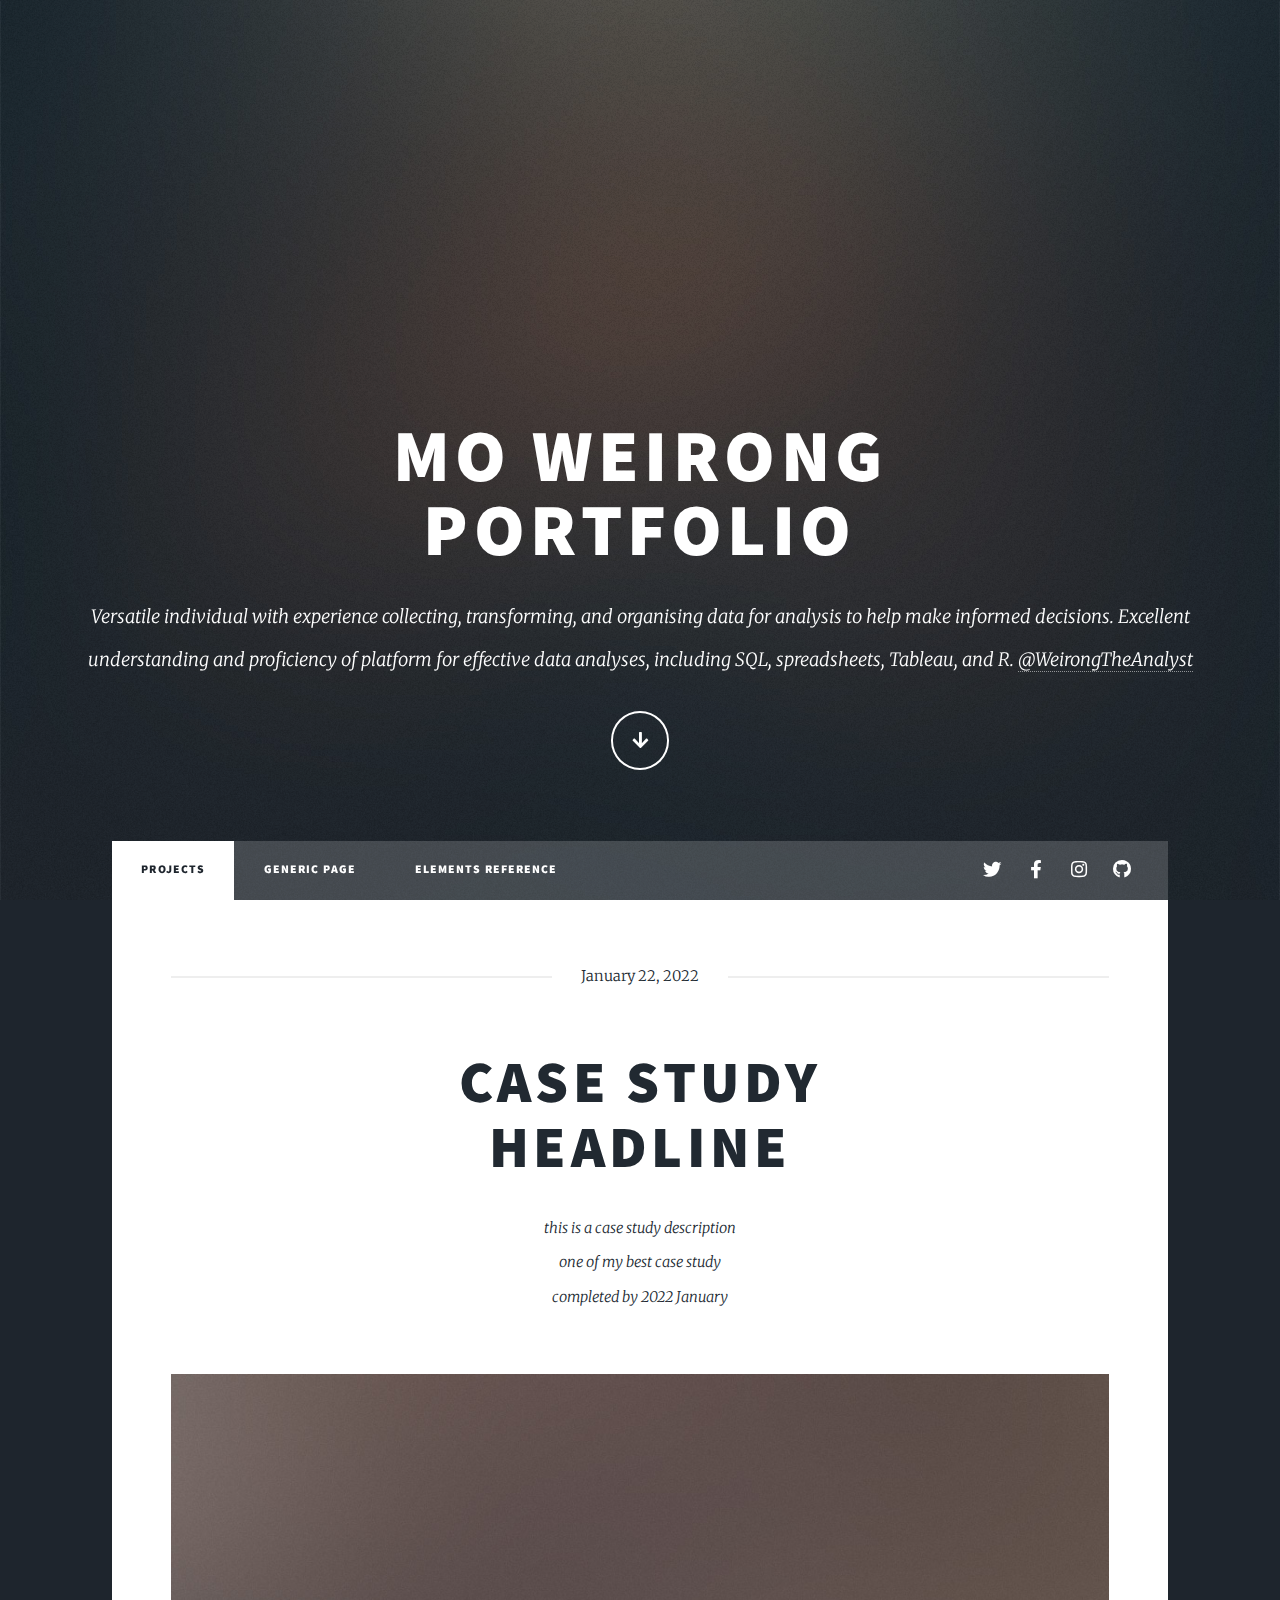
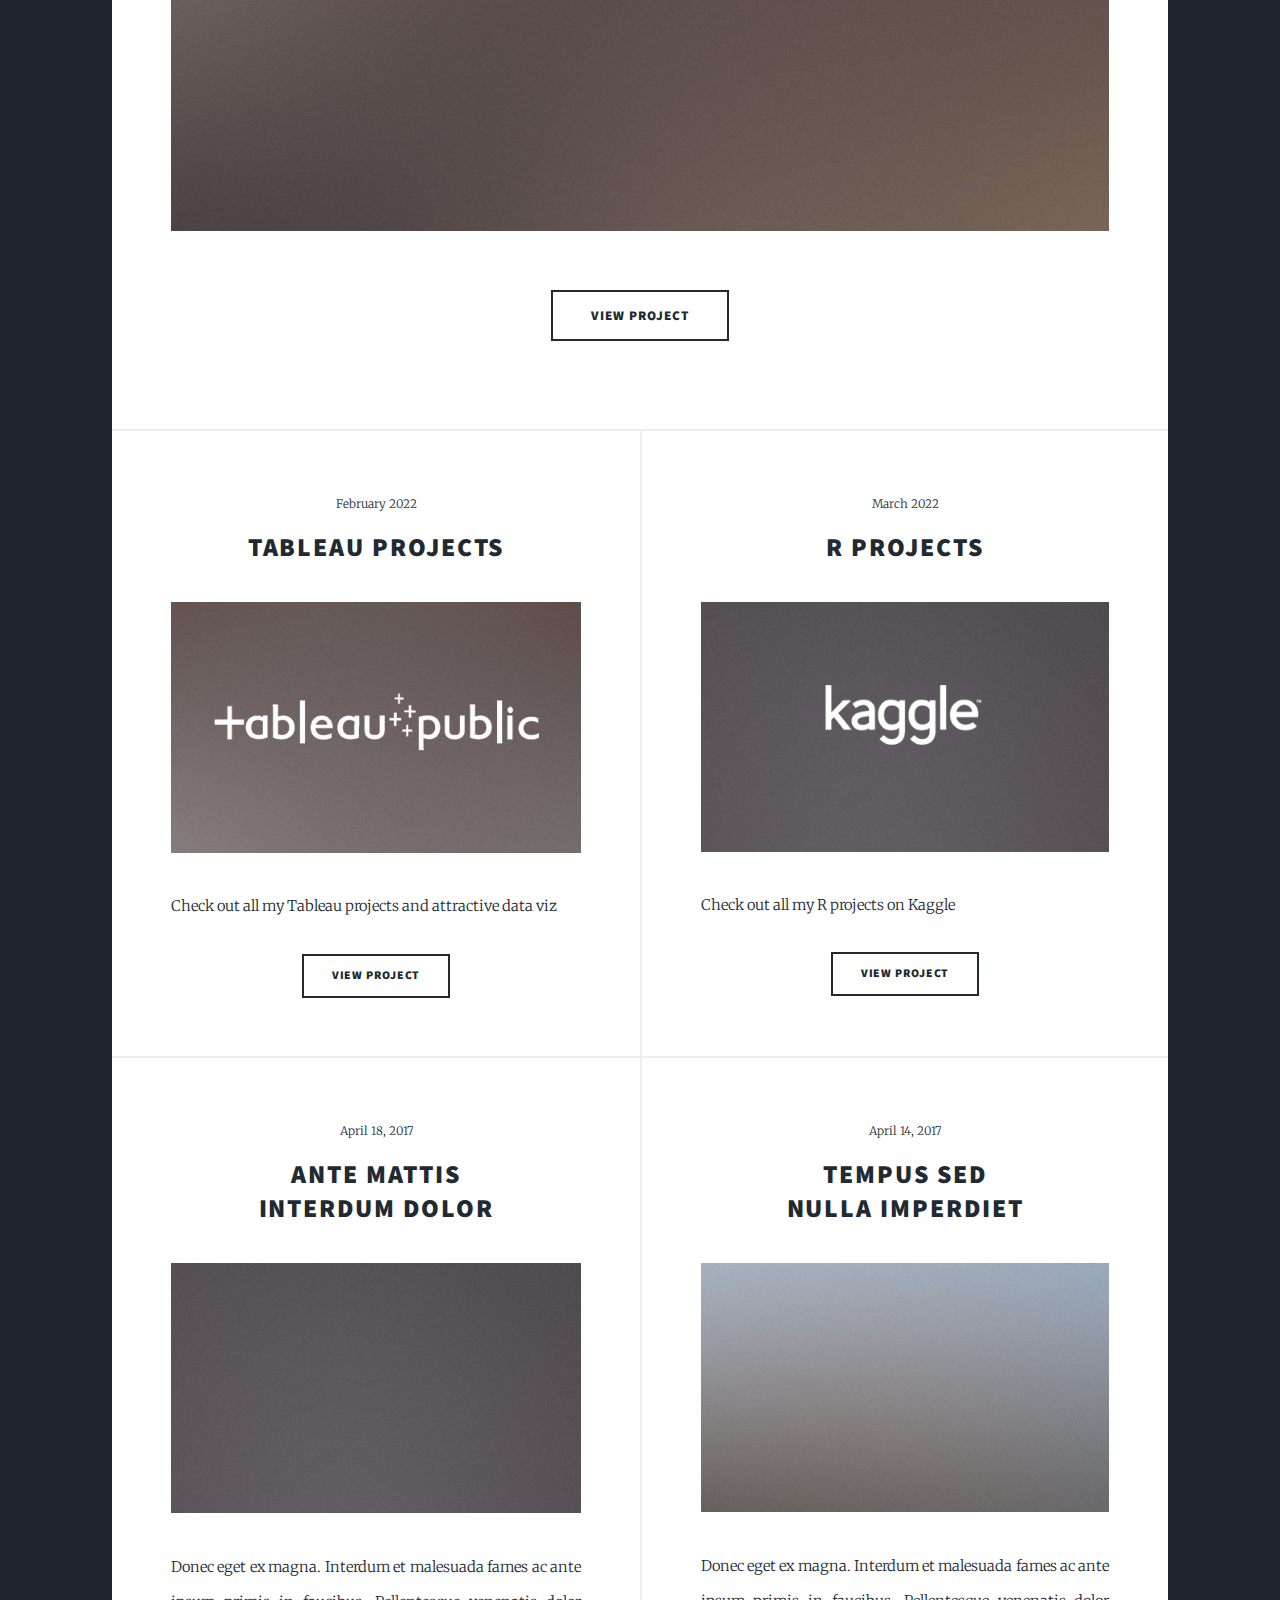
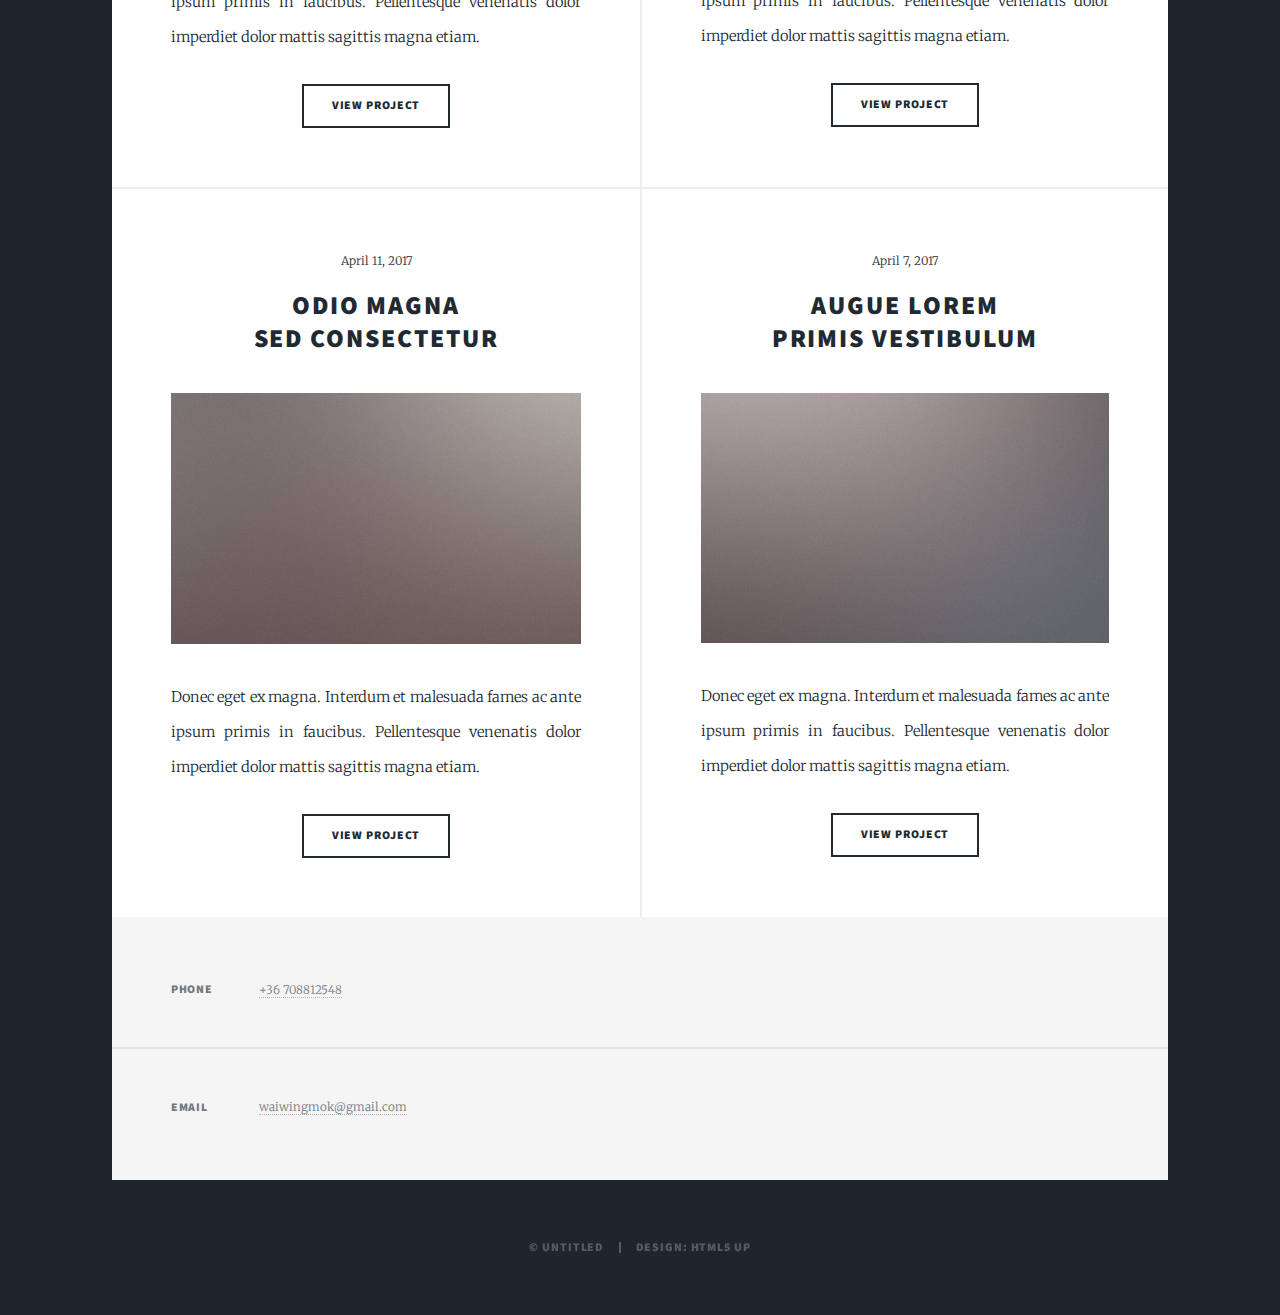
==== index.html @ 60c0fe57 "Update index.html" ====
<!DOCTYPE HTML>
<!--
	Massively by HTML5 UP
	html5up.net | @ajlkn
	Free for personal and commercial use under the CCA 3.0 license (html5up.net/license)
-->
<html>
	<head>
		<title>Weirong The Analyst Portfolio</title>
		<meta charset="utf-8" />
		<meta name="viewport" content="width=device-width, initial-scale=1, user-scalable=no" />
		<link rel="stylesheet" href="assets/css/main.css" />
		<noscript><link rel="stylesheet" href="assets/css/noscript.css" /></noscript>
	</head>
	<body class="is-preload">

		<!-- Wrapper -->
			<div id="wrapper" class="fade-in">

				<!-- Intro -->
					<div id="intro">
						<h1>MO WEIRONG<br />
						Portfolio</h1>
						<p>Versatile individual with experience collecting, transforming, and organising data for analysis to help make informed decisions. 
							Excellent understanding and proficiency of platform for effective data analyses, including SQL, spreadsheets, Tableau, and R. 
							<a href="https://www.linkedin.com/in/weirongtheanalyst/">@WeirongTheAnalyst</a> </a><br />
						</a></p>
						<ul class="actions">
							<li><a href="#header" class="button icon solid solo fa-arrow-down scrolly">Continue</a></li>
						</ul>
					</div>

				<!-- Header -->
					<header id="header">
						<a href="index.html" class="logo">ABOUT</a>
					</header>

				<!-- Nav -->
					<nav id="nav">
						<ul class="links">
							<li class="active"><a href="index.html">Projects</a></li>
							<li><a href="generic.html">Generic Page</a></li>
							<li><a href="elements.html">Elements Reference</a></li>
						</ul>
						<ul class="icons">
							<li><a href="#" class="icon brands fa-twitter"><span class="label">Twitter</span></a></li>
							<li><a href="#" class="icon brands fa-facebook-f"><span class="label">Facebook</span></a></li>
							<li><a href="#" class="icon brands fa-instagram"><span class="label">Instagram</span></a></li>
							<li><a href="#" class="icon brands fa-github"><span class="label">GitHub</span></a></li>
						</ul>
					</nav>

				<!-- Main -->
					<div id="main">

						<!-- Featured Post -->
							<article class="post featured">
								<header class="major">
									<span class="date">January 22, 2022</span>
									<h2><a href="#">case study<br />
									headline</a></h2>
									<p>this is a case study description<br />
									one of my best case study<br />
									completed by 2022 January</p>
								</header>
								<a href="#" class="image main"><img src="images/pic01.jpg" alt="" /></a>
								<ul class="actions special">
									<li><a href="#" class="button large">view project</a></li>
								</ul>
							</article>

						<!-- Posts -->
							<section class="posts">
								<article>
									<header>
										<span class="date">February 2022</span>
										<h2><a href="https://public.tableau.com/app/profile/weirongtheanalyst">Tableau Projects<br />
										</a></h2>
									</header>
									<a href="https://public.tableau.com/app/profile/weirongtheanalyst" class="image fit"><img src="images/pic03_1.jpg" alt="" /></a>
									<p>Check out all my Tableau projects and attractive data viz</p>
									<ul class="actions special">
										<li><a href="https://public.tableau.com/app/profile/weirongtheanalyst" class="button">view project</a></li>
									</ul>
								</article>
								<article>
									<header>
										<span class="date">March 2022</span>
										<h2><a href="https://www.kaggle.com/waiwing">R projects<br />
										</a></h2>
									</header>
									<a href="https://www.kaggle.com/waiwing" class="image fit"><img src="images/pic04_1.jpg" alt="" /></a>
									<p>Check out all my R projects on Kaggle</p>
									<ul class="actions special">
										<li><a href="https://www.kaggle.com/waiwing" class="button">view project</a></li>
									</ul>
								</article>
								<article>
									<header>
										<span class="date">April 18, 2017</span>
										<h2><a href="#">Ante mattis<br />
										interdum dolor</a></h2>
									</header>
									<a href="#" class="image fit"><img src="images/pic04.jpg" alt="" /></a>
									<p>Donec eget ex magna. Interdum et malesuada fames ac ante ipsum primis in faucibus. Pellentesque venenatis dolor imperdiet dolor mattis sagittis magna etiam.</p>
									<ul class="actions special">
										<li><a href="#" class="button">view project</a></li>
									</ul>
								</article>
								<article>
									<header>
										<span class="date">April 14, 2017</span>
										<h2><a href="#">Tempus sed<br />
										nulla imperdiet</a></h2>
									</header>
									<a href="#" class="image fit"><img src="images/pic05.jpg" alt="" /></a>
									<p>Donec eget ex magna. Interdum et malesuada fames ac ante ipsum primis in faucibus. Pellentesque venenatis dolor imperdiet dolor mattis sagittis magna etiam.</p>
									<ul class="actions special">
										<li><a href="#" class="button">view project</a></li>
									</ul>
								</article>
								<article>
									<header>
										<span class="date">April 11, 2017</span>
										<h2><a href="#">Odio magna<br />
										sed consectetur</a></h2>
									</header>
									<a href="#" class="image fit"><img src="images/pic06.jpg" alt="" /></a>
									<p>Donec eget ex magna. Interdum et malesuada fames ac ante ipsum primis in faucibus. Pellentesque venenatis dolor imperdiet dolor mattis sagittis magna etiam.</p>
									<ul class="actions special">
										<li><a href="#" class="button">view project</a></li>
									</ul>
								</article>
								<article>
									<header>
										<span class="date">April 7, 2017</span>
										<h2><a href="#">Augue lorem<br />
										primis vestibulum</a></h2>
									</header>
									<a href="#" class="image fit"><img src="images/pic07.jpg" alt="" /></a>
									<p>Donec eget ex magna. Interdum et malesuada fames ac ante ipsum primis in faucibus. Pellentesque venenatis dolor imperdiet dolor mattis sagittis magna etiam.</p>
									<ul class="actions special">
										<li><a href="#" class="button">view project</a></li>
									</ul>
								</article>
							</section>



					</div>

				<!-- Footer -->
					<footer id="footer">
						
						<section class="split contact">

							<section>
								<h3>Phone</h3>
								<p><a href="#">+36 708812548</a></p>
							</section>
							<section>
								<h3>Email</h3>
								<p><a href="#">waiwingmok@gmail.com</a></p>
							</section>

						</section>
					</footer>

				<!-- Copyright -->
					<div id="copyright">
						<ul><li>&copy; Untitled</li><li>Design: HTML5 UP</li></ul>
					</div>

			</div>

		<!-- Scripts -->
			<script src="assets/js/jquery.min.js"></script>
			<script src="assets/js/jquery.scrollex.min.js"></script>
			<script src="assets/js/jquery.scrolly.min.js"></script>
			<script src="assets/js/browser.min.js"></script>
			<script src="assets/js/breakpoints.min.js"></script>
			<script src="assets/js/util.js"></script>
			<script src="assets/js/main.js"></script>

	</body>
</html>
---- assets/css/main.css ----
@import url(fontawesome-all.min.css);
@import url("https://fonts.googleapis.com/css?family=Merriweather:300,700,300italic,700italic|Source+Sans+Pro:900");

/*
	Massively by HTML5 UP
	html5up.net | @ajlkn
	Free for personal and commercial use under the CCA 3.0 license (html5up.net/license)
*/

html, body, div, span, applet, object,
iframe, h1, h2, h3, h4, h5, h6, p, blockquote,
pre, a, abbr, acronym, address, big, cite,
code, del, dfn, em, img, ins, kbd, q, s, samp,
small, strike, strong, sub, sup, tt, var, b,
u, i, center, dl, dt, dd, ol, ul, li, fieldset,
form, label, legend, table, caption, tbody,
tfoot, thead, tr, th, td, article, aside,
canvas, details, embed, figure, figcaption,
footer, header, hgroup, menu, nav, output, ruby,
section, summary, time, mark, audio, video {
	margin: 0;
	padding: 0;
	border: 0;
	font-size: 100%;
	font: inherit;
	vertical-align: baseline;}

article, aside, details, figcaption, figure,
footer, header, hgroup, menu, nav, section {
	display: block;}

body {
	line-height: 1;
}

ol, ul {
	list-style: none;
}

blockquote, q {
	quotes: none;
}

	blockquote:before, blockquote:after, q:before, q:after {
		content: '';
		content: none;
	}

table {
	border-collapse: collapse;
	border-spacing: 0;
}

body {
	-webkit-text-size-adjust: none;
}

mark {
	background-color: transparent;
	color: inherit;
}

input::-moz-focus-inner {
	border: 0;
	padding: 0;
}

input, select, textarea {
	-moz-appearance: none;
	-webkit-appearance: none;
	-ms-appearance: none;
	appearance: none;
}

/* Basic */

	@-ms-viewport {
		width: device-width;
	}

	body {
		-ms-overflow-style: scrollbar;
	}

	@media screen and (max-width: 480px) {

		html, body {
			min-width: 320px;
		}

	}

	html {
		box-sizing: border-box;
	}

	*, *:before, *:after {
		box-sizing: inherit;
	}

	body {
		background-color: #1e252d;
	}

		body.is-preload *, body.is-preload *:before, body.is-preload *:after {
			-moz-animation: none !important;
			-webkit-animation: none !important;
			-ms-animation: none !important;
			animation: none !important;
			-moz-transition: none !important;
			-webkit-transition: none !important;
			-ms-transition: none !important;
			transition: none !important;
		}

/* Type */

	html {
		font-size: 16pt;
	}

		@media screen and (max-width: 1680px) {

			html {
				font-size: 12pt;
			}

		}

		@media screen and (max-width: 1280px) {

			html {
				font-size: 11pt;
			}

		}

		@media screen and (max-width: 360px) {

			html {
				font-size: 10pt;
			}

		}

	body {
		color: #212931;
	}

	body, input, select, textarea {
		font-family: "Merriweather", Georgia, serif;
		font-weight: 300;
		font-size: 1rem;
		line-height: 2.375;
	}

	a {
		-moz-transition: color 0.2s ease-in-out, background-color 0.2s ease-in-out, border-color 0.2s ease-in-out, box-shadow 0.2s ease-in-out;
		-webkit-transition: color 0.2s ease-in-out, background-color 0.2s ease-in-out, border-color 0.2s ease-in-out, box-shadow 0.2s ease-in-out;
		-ms-transition: color 0.2s ease-in-out, background-color 0.2s ease-in-out, border-color 0.2s ease-in-out, box-shadow 0.2s ease-in-out;
		transition: color 0.2s ease-in-out, background-color 0.2s ease-in-out, border-color 0.2s ease-in-out, box-shadow 0.2s ease-in-out;
		border-bottom: dotted 1px;
		text-decoration: none;
	}

		a:hover {
			border-bottom-color: transparent;
		}

	strong, b {
		font-weight: 600;
	}

	em, i {
		font-style: italic;
	}

	p {
		text-align: justify;
		margin: 0 0 2rem 0;
	}

	h1, h2, h3, h4, h5, h6 {
		font-family: "Source Sans Pro", Helvetica, sans-serif;
		font-weight: 900;
		line-height: 1.5;
		letter-spacing: 0.075em;
		text-transform: uppercase;
		margin: 0 0 1rem 0;
	}

		h1 a, h2 a, h3 a, h4 a, h5 a, h6 a {
			border-bottom: 0;
			color: inherit;
			text-decoration: none;
		}

	h1 {
		font-size: 4rem;
		line-height: 1.1;
		margin: 0 0 2rem 0;
	}

	h2 {
		font-size: 1.75rem;
		line-height: 1.3;
		margin: 0 0 1.5rem 0;
	}

	h3 {
		font-size: 1.25rem;
		margin: 0 0 1.5rem 0;
	}

	h4 {
		font-size: 1rem;
	}

	h5 {
		font-size: 0.9rem;
	}

	h6 {
		font-size: 0.8rem;
	}

	sub {
		font-size: 0.8rem;
		position: relative;
		top: 0.5rem;
	}

	sup {
		font-size: 0.8rem;
		position: relative;
		top: -0.5rem;
	}

	blockquote {
		border-left: solid 4px;
		font-style: italic;
		margin: 0 0 2rem 0;
		padding: 0.5rem 0 0.5rem 2rem;
	}

	code {
		border: solid 2px;
		font-family: "Courier New", monospace;
		font-size: 0.9rem;
		margin: 0 0.25rem;
		padding: 0.25rem 0.65rem;
	}

	pre {
		-webkit-overflow-scrolling: touch;
		font-family: "Courier New", monospace;
		font-size: 0.9rem;
		margin: 0 0 2rem 0;
	}

		pre code {
			display: block;
			line-height: 1.75;
			padding: 1rem 1.5rem;
			overflow-x: auto;
		}

	hr {
		border: 0;
		border-bottom: solid 2px;
		margin: 3rem 0;
	}

		hr.major {
			margin: 5rem 0;
		}

	.align-left {
		text-align: left;
	}

	.align-center {
		text-align: center;
	}

	.align-right {
		text-align: right;
	}

	input, select, textarea {
		color: #212931;
	}

	a {
		color: #212931;
		border-bottom-color: rgba(33, 41, 49, 0.5);
	}

		a:hover {
			border-bottom-color: transparent;
			color: #18bfef !important;
		}

	strong, b {
		color: #212931;
	}

	h1, h2, h3, h4, h5, h6 {
		color: #212931;
	}

	blockquote {
		border-left-color: #eeeeee;
	}

	code {
		background: rgba(220, 220, 220, 0.25);
		border-color: #eeeeee;
	}

	hr {
		border-bottom-color: #eeeeee;
	}

/* Row */

	.row {
		display: flex;
		flex-wrap: wrap;
		box-sizing: border-box;
		align-items: stretch;
	}

		.row > * {
			box-sizing: border-box;
		}

		.row.gtr-uniform > * > :last-child {
			margin-bottom: 0;
		}

		.row.aln-left {
			justify-content: flex-start;
		}

		.row.aln-center {
			justify-content: center;
		}

		.row.aln-right {
			justify-content: flex-end;
		}

		.row.aln-top {
			align-items: flex-start;
		}

		.row.aln-middle {
			align-items: center;
		}

		.row.aln-bottom {
			align-items: flex-end;
		}

		.row > .imp {
			order: -1;
		}

		.row > .col-1 {
			width: 8.33333%;
		}

		.row > .off-1 {
			margin-left: 8.33333%;
		}

		.row > .col-2 {
			width: 16.66667%;
		}

		.row > .off-2 {
			margin-left: 16.66667%;
		}

		.row > .col-3 {
			width: 25%;
		}

		.row > .off-3 {
			margin-left: 25%;
		}

		.row > .col-4 {
			width: 33.33333%;
		}

		.row > .off-4 {
			margin-left: 33.33333%;
		}

		.row > .col-5 {
			width: 41.66667%;
		}

		.row > .off-5 {
			margin-left: 41.66667%;
		}

		.row > .col-6 {
			width: 50%;
		}

		.row > .off-6 {
			margin-left: 50%;
		}

		.row > .col-7 {
			width: 58.33333%;
		}

		.row > .off-7 {
			margin-left: 58.33333%;
		}

		.row > .col-8 {
			width: 66.66667%;
		}

		.row > .off-8 {
			margin-left: 66.66667%;
		}

		.row > .col-9 {
			width: 75%;
		}

		.row > .off-9 {
			margin-left: 75%;
		}

		.row > .col-10 {
			width: 83.33333%;
		}

		.row > .off-10 {
			margin-left: 83.33333%;
		}

		.row > .col-11 {
			width: 91.66667%;
		}

		.row > .off-11 {
			margin-left: 91.66667%;
		}

		.row > .col-12 {
			width: 100%;
		}

		.row > .off-12 {
			margin-left: 100%;
		}

		.row.gtr-0 {
			margin-top: 0;
			margin-left: 0rem;
		}

			.row.gtr-0 > * {
				padding: 0 0 0 0rem;
			}

			.row.gtr-0.gtr-uniform {
				margin-top: 0rem;
			}

				.row.gtr-0.gtr-uniform > * {
					padding-top: 0rem;
				}

		.row.gtr-25 {
			margin-top: 0;
			margin-left: -0.375rem;
		}

			.row.gtr-25 > * {
				padding: 0 0 0 0.375rem;
			}

			.row.gtr-25.gtr-uniform {
				margin-top: -0.375rem;
			}

				.row.gtr-25.gtr-uniform > * {
					padding-top: 0.375rem;
				}

		.row.gtr-50 {
			margin-top: 0;
			margin-left: -0.75rem;
		}

			.row.gtr-50 > * {
				padding: 0 0 0 0.75rem;
			}

			.row.gtr-50.gtr-uniform {
				margin-top: -0.75rem;
			}

				.row.gtr-50.gtr-uniform > * {
					padding-top: 0.75rem;
				}

		.row {
			margin-top: 0;
			margin-left: -1.5rem;
		}

			.row > * {
				padding: 0 0 0 1.5rem;
			}

			.row.gtr-uniform {
				margin-top: -1.5rem;
			}

				.row.gtr-uniform > * {
					padding-top: 1.5rem;
				}

		.row.gtr-150 {
			margin-top: 0;
			margin-left: -2.25rem;
		}

			.row.gtr-150 > * {
				padding: 0 0 0 2.25rem;
			}

			.row.gtr-150.gtr-uniform {
				margin-top: -2.25rem;
			}

				.row.gtr-150.gtr-uniform > * {
					padding-top: 2.25rem;
				}

		.row.gtr-200 {
			margin-top: 0;
			margin-left: -3rem;
		}

			.row.gtr-200 > * {
				padding: 0 0 0 3rem;
			}

			.row.gtr-200.gtr-uniform {
				margin-top: -3rem;
			}

				.row.gtr-200.gtr-uniform > * {
					padding-top: 3rem;
				}

		@media screen and (max-width: 1680px) {

			.row {
				display: flex;
				flex-wrap: wrap;
				box-sizing: border-box;
				align-items: stretch;
			}

				.row > * {
					box-sizing: border-box;
				}

				.row.gtr-uniform > * > :last-child {
					margin-bottom: 0;
				}

				.row.aln-left {
					justify-content: flex-start;
				}

				.row.aln-center {
					justify-content: center;
				}

				.row.aln-right {
					justify-content: flex-end;
				}

				.row.aln-top {
					align-items: flex-start;
				}

				.row.aln-middle {
					align-items: center;
				}

				.row.aln-bottom {
					align-items: flex-end;
				}

				.row > .imp-xlarge {
					order: -1;
				}

				.row > .col-1-xlarge {
					width: 8.33333%;
				}

				.row > .off-1-xlarge {
					margin-left: 8.33333%;
				}

				.row > .col-2-xlarge {
					width: 16.66667%;
				}

				.row > .off-2-xlarge {
					margin-left: 16.66667%;
				}

				.row > .col-3-xlarge {
					width: 25%;
				}

				.row > .off-3-xlarge {
					margin-left: 25%;
				}

				.row > .col-4-xlarge {
					width: 33.33333%;
				}

				.row > .off-4-xlarge {
					margin-left: 33.33333%;
				}

				.row > .col-5-xlarge {
					width: 41.66667%;
				}

				.row > .off-5-xlarge {
					margin-left: 41.66667%;
				}

				.row > .col-6-xlarge {
					width: 50%;
				}

				.row > .off-6-xlarge {
					margin-left: 50%;
				}

				.row > .col-7-xlarge {
					width: 58.33333%;
				}

				.row > .off-7-xlarge {
					margin-left: 58.33333%;
				}

				.row > .col-8-xlarge {
					width: 66.66667%;
				}

				.row > .off-8-xlarge {
					margin-left: 66.66667%;
				}

				.row > .col-9-xlarge {
					width: 75%;
				}

				.row > .off-9-xlarge {
					margin-left: 75%;
				}

				.row > .col-10-xlarge {
					width: 83.33333%;
				}

				.row > .off-10-xlarge {
					margin-left: 83.33333%;
				}

				.row > .col-11-xlarge {
					width: 91.66667%;
				}

				.row > .off-11-xlarge {
					margin-left: 91.66667%;
				}

				.row > .col-12-xlarge {
					width: 100%;
				}

				.row > .off-12-xlarge {
					margin-left: 100%;
				}

				.row.gtr-0 {
					margin-top: 0;
					margin-left: 0rem;
				}

					.row.gtr-0 > * {
						padding: 0 0 0 0rem;
					}

					.row.gtr-0.gtr-uniform {
						margin-top: 0rem;
					}

						.row.gtr-0.gtr-uniform > * {
							padding-top: 0rem;
						}

				.row.gtr-25 {
					margin-top: 0;
					margin-left: -0.375rem;
				}

					.row.gtr-25 > * {
						padding: 0 0 0 0.375rem;
					}

					.row.gtr-25.gtr-uniform {
						margin-top: -0.375rem;
					}

						.row.gtr-25.gtr-uniform > * {
							padding-top: 0.375rem;
						}

				.row.gtr-50 {
					margin-top: 0;
					margin-left: -0.75rem;
				}

					.row.gtr-50 > * {
						padding: 0 0 0 0.75rem;
					}

					.row.gtr-50.gtr-uniform {
						margin-top: -0.75rem;
					}

						.row.gtr-50.gtr-uniform > * {
							padding-top: 0.75rem;
						}

				.row {
					margin-top: 0;
					margin-left: -1.5rem;
				}

					.row > * {
						padding: 0 0 0 1.5rem;
					}

					.row.gtr-uniform {
						margin-top: -1.5rem;
					}

						.row.gtr-uniform > * {
							padding-top: 1.5rem;
						}

				.row.gtr-150 {
					margin-top: 0;
					margin-left: -2.25rem;
				}

					.row.gtr-150 > * {
						padding: 0 0 0 2.25rem;
					}

					.row.gtr-150.gtr-uniform {
						margin-top: -2.25rem;
					}

						.row.gtr-150.gtr-uniform > * {
							padding-top: 2.25rem;
						}

				.row.gtr-200 {
					margin-top: 0;
					margin-left: -3rem;
				}

					.row.gtr-200 > * {
						padding: 0 0 0 3rem;
					}

					.row.gtr-200.gtr-uniform {
						margin-top: -3rem;
					}

						.row.gtr-200.gtr-uniform > * {
							padding-top: 3rem;
						}

		}

		@media screen and (max-width: 1280px) {

			.row {
				display: flex;
				flex-wrap: wrap;
				box-sizing: border-box;
				align-items: stretch;
			}

				.row > * {
					box-sizing: border-box;
				}

				.row.gtr-uniform > * > :last-child {
					margin-bottom: 0;
				}

				.row.aln-left {
					justify-content: flex-start;
				}

				.row.aln-center {
					justify-content: center;
				}

				.row.aln-right {
					justify-content: flex-end;
				}

				.row.aln-top {
					align-items: flex-start;
				}

				.row.aln-middle {
					align-items: center;
				}

				.row.aln-bottom {
					align-items: flex-end;
				}

				.row > .imp-large {
					order: -1;
				}

				.row > .col-1-large {
					width: 8.33333%;
				}

				.row > .off-1-large {
					margin-left: 8.33333%;
				}

				.row > .col-2-large {
					width: 16.66667%;
				}

				.row > .off-2-large {
					margin-left: 16.66667%;
				}

				.row > .col-3-large {
					width: 25%;
				}

				.row > .off-3-large {
					margin-left: 25%;
				}

				.row > .col-4-large {
					width: 33.33333%;
				}

				.row > .off-4-large {
					margin-left: 33.33333%;
				}

				.row > .col-5-large {
					width: 41.66667%;
				}

				.row > .off-5-large {
					margin-left: 41.66667%;
				}

				.row > .col-6-large {
					width: 50%;
				}

				.row > .off-6-large {
					margin-left: 50%;
				}

				.row > .col-7-large {
					width: 58.33333%;
				}

				.row > .off-7-large {
					margin-left: 58.33333%;
				}

				.row > .col-8-large {
					width: 66.66667%;
				}

				.row > .off-8-large {
					margin-left: 66.66667%;
				}

				.row > .col-9-large {
					width: 75%;
				}

				.row > .off-9-large {
					margin-left: 75%;
				}

				.row > .col-10-large {
					width: 83.33333%;
				}

				.row > .off-10-large {
					margin-left: 83.33333%;
				}

				.row > .col-11-large {
					width: 91.66667%;
				}

				.row > .off-11-large {
					margin-left: 91.66667%;
				}

				.row > .col-12-large {
					width: 100%;
				}

				.row > .off-12-large {
					margin-left: 100%;
				}

				.row.gtr-0 {
					margin-top: 0;
					margin-left: 0rem;
				}

					.row.gtr-0 > * {
						padding: 0 0 0 0rem;
					}

					.row.gtr-0.gtr-uniform {
						margin-top: 0rem;
					}

						.row.gtr-0.gtr-uniform > * {
							padding-top: 0rem;
						}

				.row.gtr-25 {
					margin-top: 0;
					margin-left: -0.375rem;
				}

					.row.gtr-25 > * {
						padding: 0 0 0 0.375rem;
					}

					.row.gtr-25.gtr-uniform {
						margin-top: -0.375rem;
					}

						.row.gtr-25.gtr-uniform > * {
							padding-top: 0.375rem;
						}

				.row.gtr-50 {
					margin-top: 0;
					margin-left: -0.75rem;
				}

					.row.gtr-50 > * {
						padding: 0 0 0 0.75rem;
					}

					.row.gtr-50.gtr-uniform {
						margin-top: -0.75rem;
					}

						.row.gtr-50.gtr-uniform > * {
							padding-top: 0.75rem;
						}

				.row {
					margin-top: 0;
					margin-left: -1.5rem;
				}

					.row > * {
						padding: 0 0 0 1.5rem;
					}

					.row.gtr-uniform {
						margin-top: -1.5rem;
					}

						.row.gtr-uniform > * {
							padding-top: 1.5rem;
						}

				.row.gtr-150 {
					margin-top: 0;
					margin-left: -2.25rem;
				}

					.row.gtr-150 > * {
						padding: 0 0 0 2.25rem;
					}

					.row.gtr-150.gtr-uniform {
						margin-top: -2.25rem;
					}

						.row.gtr-150.gtr-uniform > * {
							padding-top: 2.25rem;
						}

				.row.gtr-200 {
					margin-top: 0;
					margin-left: -3rem;
				}

					.row.gtr-200 > * {
						padding: 0 0 0 3rem;
					}

					.row.gtr-200.gtr-uniform {
						margin-top: -3rem;
					}

						.row.gtr-200.gtr-uniform > * {
							padding-top: 3rem;
						}

		}

		@media screen and (max-width: 980px) {

			.row {
				display: flex;
				flex-wrap: wrap;
				box-sizing: border-box;
				align-items: stretch;
			}

				.row > * {
					box-sizing: border-box;
				}

				.row.gtr-uniform > * > :last-child {
					margin-bottom: 0;
				}

				.row.aln-left {
					justify-content: flex-start;
				}

				.row.aln-center {
					justify-content: center;
				}

				.row.aln-right {
					justify-content: flex-end;
				}

				.row.aln-top {
					align-items: flex-start;
				}

				.row.aln-middle {
					align-items: center;
				}

				.row.aln-bottom {
					align-items: flex-end;
				}

				.row > .imp-medium {
					order: -1;
				}

				.row > .col-1-medium {
					width: 8.33333%;
				}

				.row > .off-1-medium {
					margin-left: 8.33333%;
				}

				.row > .col-2-medium {
					width: 16.66667%;
				}

				.row > .off-2-medium {
					margin-left: 16.66667%;
				}

				.row > .col-3-medium {
					width: 25%;
				}

				.row > .off-3-medium {
					margin-left: 25%;
				}

				.row > .col-4-medium {
					width: 33.33333%;
				}

				.row > .off-4-medium {
					margin-left: 33.33333%;
				}

				.row > .col-5-medium {
					width: 41.66667%;
				}

				.row > .off-5-medium {
					margin-left: 41.66667%;
				}

				.row > .col-6-medium {
					width: 50%;
				}

				.row > .off-6-medium {
					margin-left: 50%;
				}

				.row > .col-7-medium {
					width: 58.33333%;
				}

				.row > .off-7-medium {
					margin-left: 58.33333%;
				}

				.row > .col-8-medium {
					width: 66.66667%;
				}

				.row > .off-8-medium {
					margin-left: 66.66667%;
				}

				.row > .col-9-medium {
					width: 75%;
				}

				.row > .off-9-medium {
					margin-left: 75%;
				}

				.row > .col-10-medium {
					width: 83.33333%;
				}

				.row > .off-10-medium {
					margin-left: 83.33333%;
				}

				.row > .col-11-medium {
					width: 91.66667%;
				}

				.row > .off-11-medium {
					margin-left: 91.66667%;
				}

				.row > .col-12-medium {
					width: 100%;
				}

				.row > .off-12-medium {
					margin-left: 100%;
				}

				.row.gtr-0 {
					margin-top: 0;
					margin-left: 0rem;
				}

					.row.gtr-0 > * {
						padding: 0 0 0 0rem;
					}

					.row.gtr-0.gtr-uniform {
						margin-top: 0rem;
					}

						.row.gtr-0.gtr-uniform > * {
							padding-top: 0rem;
						}

				.row.gtr-25 {
					margin-top: 0;
					margin-left: -0.375rem;
				}

					.row.gtr-25 > * {
						padding: 0 0 0 0.375rem;
					}

					.row.gtr-25.gtr-uniform {
						margin-top: -0.375rem;
					}

						.row.gtr-25.gtr-uniform > * {
							padding-top: 0.375rem;
						}

				.row.gtr-50 {
					margin-top: 0;
					margin-left: -0.75rem;
				}

					.row.gtr-50 > * {
						padding: 0 0 0 0.75rem;
					}

					.row.gtr-50.gtr-uniform {
						margin-top: -0.75rem;
					}

						.row.gtr-50.gtr-uniform > * {
							padding-top: 0.75rem;
						}

				.row {
					margin-top: 0;
					margin-left: -1.5rem;
				}

					.row > * {
						padding: 0 0 0 1.5rem;
					}

					.row.gtr-uniform {
						margin-top: -1.5rem;
					}

						.row.gtr-uniform > * {
							padding-top: 1.5rem;
						}

				.row.gtr-150 {
					margin-top: 0;
					margin-left: -2.25rem;
				}

					.row.gtr-150 > * {
						padding: 0 0 0 2.25rem;
					}

					.row.gtr-150.gtr-uniform {
						margin-top: -2.25rem;
					}

						.row.gtr-150.gtr-uniform > * {
							padding-top: 2.25rem;
						}

				.row.gtr-200 {
					margin-top: 0;
					margin-left: -3rem;
				}

					.row.gtr-200 > * {
						padding: 0 0 0 3rem;
					}

					.row.gtr-200.gtr-uniform {
						margin-top: -3rem;
					}

						.row.gtr-200.gtr-uniform > * {
							padding-top: 3rem;
						}

		}

		@media screen and (max-width: 736px) {

			.row {
				display: flex;
				flex-wrap: wrap;
				box-sizing: border-box;
				align-items: stretch;
			}

				.row > * {
					box-sizing: border-box;
				}

				.row.gtr-uniform > * > :last-child {
					margin-bottom: 0;
				}

				.row.aln-left {
					justify-content: flex-start;
				}

				.row.aln-center {
					justify-content: center;
				}

				.row.aln-right {
					justify-content: flex-end;
				}

				.row.aln-top {
					align-items: flex-start;
				}

				.row.aln-middle {
					align-items: center;
				}

				.row.aln-bottom {
					align-items: flex-end;
				}

				.row > .imp-small {
					order: -1;
				}

				.row > .col-1-small {
					width: 8.33333%;
				}

				.row > .off-1-small {
					margin-left: 8.33333%;
				}

				.row > .col-2-small {
					width: 16.66667%;
				}

				.row > .off-2-small {
					margin-left: 16.66667%;
				}

				.row > .col-3-small {
					width: 25%;
				}

				.row > .off-3-small {
					margin-left: 25%;
				}

				.row > .col-4-small {
					width: 33.33333%;
				}

				.row > .off-4-small {
					margin-left: 33.33333%;
				}

				.row > .col-5-small {
					width: 41.66667%;
				}

				.row > .off-5-small {
					margin-left: 41.66667%;
				}

				.row > .col-6-small {
					width: 50%;
				}

				.row > .off-6-small {
					margin-left: 50%;
				}

				.row > .col-7-small {
					width: 58.33333%;
				}

				.row > .off-7-small {
					margin-left: 58.33333%;
				}

				.row > .col-8-small {
					width: 66.66667%;
				}

				.row > .off-8-small {
					margin-left: 66.66667%;
				}

				.row > .col-9-small {
					width: 75%;
				}

				.row > .off-9-small {
					margin-left: 75%;
				}

				.row > .col-10-small {
					width: 83.33333%;
				}

				.row > .off-10-small {
					margin-left: 83.33333%;
				}

				.row > .col-11-small {
					width: 91.66667%;
				}

				.row > .off-11-small {
					margin-left: 91.66667%;
				}

				.row > .col-12-small {
					width: 100%;
				}

				.row > .off-12-small {
					margin-left: 100%;
				}

				.row.gtr-0 {
					margin-top: 0;
					margin-left: 0rem;
				}

					.row.gtr-0 > * {
						padding: 0 0 0 0rem;
					}

					.row.gtr-0.gtr-uniform {
						margin-top: 0rem;
					}

						.row.gtr-0.gtr-uniform > * {
							padding-top: 0rem;
						}

				.row.gtr-25 {
					margin-top: 0;
					margin-left: -0.375rem;
				}

					.row.gtr-25 > * {
						padding: 0 0 0 0.375rem;
					}

					.row.gtr-25.gtr-uniform {
						margin-top: -0.375rem;
					}

						.row.gtr-25.gtr-uniform > * {
							padding-top: 0.375rem;
						}

				.row.gtr-50 {
					margin-top: 0;
					margin-left: -0.75rem;
				}

					.row.gtr-50 > * {
						padding: 0 0 0 0.75rem;
					}

					.row.gtr-50.gtr-uniform {
						margin-top: -0.75rem;
					}

						.row.gtr-50.gtr-uniform > * {
							padding-top: 0.75rem;
						}

				.row {
					margin-top: 0;
					margin-left: -1.5rem;
				}

					.row > * {
						padding: 0 0 0 1.5rem;
					}

					.row.gtr-uniform {
						margin-top: -1.5rem;
					}

						.row.gtr-uniform > * {
							padding-top: 1.5rem;
						}

				.row.gtr-150 {
					margin-top: 0;
					margin-left: -2.25rem;
				}

					.row.gtr-150 > * {
						padding: 0 0 0 2.25rem;
					}

					.row.gtr-150.gtr-uniform {
						margin-top: -2.25rem;
					}

						.row.gtr-150.gtr-uniform > * {
							padding-top: 2.25rem;
						}

				.row.gtr-200 {
					margin-top: 0;
					margin-left: -3rem;
				}

					.row.gtr-200 > * {
						padding: 0 0 0 3rem;
					}

					.row.gtr-200.gtr-uniform {
						margin-top: -3rem;
					}

						.row.gtr-200.gtr-uniform > * {
							padding-top: 3rem;
						}

		}

		@media screen and (max-width: 480px) {

			.row {
				display: flex;
				flex-wrap: wrap;
				box-sizing: border-box;
				align-items: stretch;
			}

				.row > * {
					box-sizing: border-box;
				}

				.row.gtr-uniform > * > :last-child {
					margin-bottom: 0;
				}

				.row.aln-left {
					justify-content: flex-start;
				}

				.row.aln-center {
					justify-content: center;
				}

				.row.aln-right {
					justify-content: flex-end;
				}

				.row.aln-top {
					align-items: flex-start;
				}

				.row.aln-middle {
					align-items: center;
				}

				.row.aln-bottom {
					align-items: flex-end;
				}

				.row > .imp-xsmall {
					order: -1;
				}

				.row > .col-1-xsmall {
					width: 8.33333%;
				}

				.row > .off-1-xsmall {
					margin-left: 8.33333%;
				}

				.row > .col-2-xsmall {
					width: 16.66667%;
				}

				.row > .off-2-xsmall {
					margin-left: 16.66667%;
				}

				.row > .col-3-xsmall {
					width: 25%;
				}

				.row > .off-3-xsmall {
					margin-left: 25%;
				}

				.row > .col-4-xsmall {
					width: 33.33333%;
				}

				.row > .off-4-xsmall {
					margin-left: 33.33333%;
				}

				.row > .col-5-xsmall {
					width: 41.66667%;
				}

				.row > .off-5-xsmall {
					margin-left: 41.66667%;
				}

				.row > .col-6-xsmall {
					width: 50%;
				}

				.row > .off-6-xsmall {
					margin-left: 50%;
				}

				.row > .col-7-xsmall {
					width: 58.33333%;
				}

				.row > .off-7-xsmall {
					margin-left: 58.33333%;
				}

				.row > .col-8-xsmall {
					width: 66.66667%;
				}

				.row > .off-8-xsmall {
					margin-left: 66.66667%;
				}

				.row > .col-9-xsmall {
					width: 75%;
				}

				.row > .off-9-xsmall {
					margin-left: 75%;
				}

				.row > .col-10-xsmall {
					width: 83.33333%;
				}

				.row > .off-10-xsmall {
					margin-left: 83.33333%;
				}

				.row > .col-11-xsmall {
					width: 91.66667%;
				}

				.row > .off-11-xsmall {
					margin-left: 91.66667%;
				}

				.row > .col-12-xsmall {
					width: 100%;
				}

				.row > .off-12-xsmall {
					margin-left: 100%;
				}

				.row.gtr-0 {
					margin-top: 0;
					margin-left: 0rem;
				}

					.row.gtr-0 > * {
						padding: 0 0 0 0rem;
					}

					.row.gtr-0.gtr-uniform {
						margin-top: 0rem;
					}

						.row.gtr-0.gtr-uniform > * {
							padding-top: 0rem;
						}

				.row.gtr-25 {
					margin-top: 0;
					margin-left: -0.375rem;
				}

					.row.gtr-25 > * {
						padding: 0 0 0 0.375rem;
					}

					.row.gtr-25.gtr-uniform {
						margin-top: -0.375rem;
					}

						.row.gtr-25.gtr-uniform > * {
							padding-top: 0.375rem;
						}

				.row.gtr-50 {
					margin-top: 0;
					margin-left: -0.75rem;
				}

					.row.gtr-50 > * {
						padding: 0 0 0 0.75rem;
					}

					.row.gtr-50.gtr-uniform {
						margin-top: -0.75rem;
					}

						.row.gtr-50.gtr-uniform > * {
							padding-top: 0.75rem;
						}

				.row {
					margin-top: 0;
					margin-left: -1.5rem;
				}

					.row > * {
						padding: 0 0 0 1.5rem;
					}

					.row.gtr-uniform {
						margin-top: -1.5rem;
					}

						.row.gtr-uniform > * {
							padding-top: 1.5rem;
						}

				.row.gtr-150 {
					margin-top: 0;
					margin-left: -2.25rem;
				}

					.row.gtr-150 > * {
						padding: 0 0 0 2.25rem;
					}

					.row.gtr-150.gtr-uniform {
						margin-top: -2.25rem;
					}

						.row.gtr-150.gtr-uniform > * {
							padding-top: 2.25rem;
						}

				.row.gtr-200 {
					margin-top: 0;
					margin-left: -3rem;
				}

					.row.gtr-200 > * {
						padding: 0 0 0 3rem;
					}

					.row.gtr-200.gtr-uniform {
						margin-top: -3rem;
					}

						.row.gtr-200.gtr-uniform > * {
							padding-top: 3rem;
						}

		}

		@media screen and (max-width: 360px) {

			.row {
				display: flex;
				flex-wrap: wrap;
				box-sizing: border-box;
				align-items: stretch;
			}

				.row > * {
					box-sizing: border-box;
				}

				.row.gtr-uniform > * > :last-child {
					margin-bottom: 0;
				}

				.row.aln-left {
					justify-content: flex-start;
				}

				.row.aln-center {
					justify-content: center;
				}

				.row.aln-right {
					justify-content: flex-end;
				}

				.row.aln-top {
					align-items: flex-start;
				}

				.row.aln-middle {
					align-items: center;
				}

				.row.aln-bottom {
					align-items: flex-end;
				}

				.row > .imp-xxsmall {
					order: -1;
				}

				.row > .col-1-xxsmall {
					width: 8.33333%;
				}

				.row > .off-1-xxsmall {
					margin-left: 8.33333%;
				}

				.row > .col-2-xxsmall {
					width: 16.66667%;
				}

				.row > .off-2-xxsmall {
					margin-left: 16.66667%;
				}

				.row > .col-3-xxsmall {
					width: 25%;
				}

				.row > .off-3-xxsmall {
					margin-left: 25%;
				}

				.row > .col-4-xxsmall {
					width: 33.33333%;
				}

				.row > .off-4-xxsmall {
					margin-left: 33.33333%;
				}

				.row > .col-5-xxsmall {
					width: 41.66667%;
				}

				.row > .off-5-xxsmall {
					margin-left: 41.66667%;
				}

				.row > .col-6-xxsmall {
					width: 50%;
				}

				.row > .off-6-xxsmall {
					margin-left: 50%;
				}

				.row > .col-7-xxsmall {
					width: 58.33333%;
				}

				.row > .off-7-xxsmall {
					margin-left: 58.33333%;
				}

				.row > .col-8-xxsmall {
					width: 66.66667%;
				}

				.row > .off-8-xxsmall {
					margin-left: 66.66667%;
				}

				.row > .col-9-xxsmall {
					width: 75%;
				}

				.row > .off-9-xxsmall {
					margin-left: 75%;
				}

				.row > .col-10-xxsmall {
					width: 83.33333%;
				}

				.row > .off-10-xxsmall {
					margin-left: 83.33333%;
				}

				.row > .col-11-xxsmall {
					width: 91.66667%;
				}

				.row > .off-11-xxsmall {
					margin-left: 91.66667%;
				}

				.row > .col-12-xxsmall {
					width: 100%;
				}

				.row > .off-12-xxsmall {
					margin-left: 100%;
				}

				.row.gtr-0 {
					margin-top: 0;
					margin-left: 0rem;
				}

					.row.gtr-0 > * {
						padding: 0 0 0 0rem;
					}

					.row.gtr-0.gtr-uniform {
						margin-top: 0rem;
					}

						.row.gtr-0.gtr-uniform > * {
							padding-top: 0rem;
						}

				.row.gtr-25 {
					margin-top: 0;
					margin-left: -0.375rem;
				}

					.row.gtr-25 > * {
						padding: 0 0 0 0.375rem;
					}

					.row.gtr-25.gtr-uniform {
						margin-top: -0.375rem;
					}

						.row.gtr-25.gtr-uniform > * {
							padding-top: 0.375rem;
						}

				.row.gtr-50 {
					margin-top: 0;
					margin-left: -0.75rem;
				}

					.row.gtr-50 > * {
						padding: 0 0 0 0.75rem;
					}

					.row.gtr-50.gtr-uniform {
						margin-top: -0.75rem;
					}

						.row.gtr-50.gtr-uniform > * {
							padding-top: 0.75rem;
						}

				.row {
					margin-top: 0;
					margin-left: -1.5rem;
				}

					.row > * {
						padding: 0 0 0 1.5rem;
					}

					.row.gtr-uniform {
						margin-top: -1.5rem;
					}

						.row.gtr-uniform > * {
							padding-top: 1.5rem;
						}

				.row.gtr-150 {
					margin-top: 0;
					margin-left: -2.25rem;
				}

					.row.gtr-150 > * {
						padding: 0 0 0 2.25rem;
					}

					.row.gtr-150.gtr-uniform {
						margin-top: -2.25rem;
					}

						.row.gtr-150.gtr-uniform > * {
							padding-top: 2.25rem;
						}

				.row.gtr-200 {
					margin-top: 0;
					margin-left: -3rem;
				}

					.row.gtr-200 > * {
						padding: 0 0 0 3rem;
					}

					.row.gtr-200.gtr-uniform {
						margin-top: -3rem;
					}

						.row.gtr-200.gtr-uniform > * {
							padding-top: 3rem;
						}

		}

/* Box */

	.box {
		border: solid 2px;
		margin-bottom: 2rem;
		padding: 1.5rem;
	}

		.box > :last-child,
		.box > :last-child > :last-child,
		.box > :last-child > :last-child > :last-child {
			margin-bottom: 0;
		}

		.box.alt {
			border: 0;
			border-radius: 0;
			padding: 0;
		}

	.box {
		border-color: #eeeeee;
	}

/* Button */

	input[type="submit"],
	input[type="reset"],
	input[type="button"],
	button,
	.button {
		-moz-appearance: none;
		-webkit-appearance: none;
		-ms-appearance: none;
		appearance: none;
		-moz-transition: background-color 0.2s ease-in-out, box-shadow 0.2s ease-in-out, color 0.2s ease-in-out;
		-webkit-transition: background-color 0.2s ease-in-out, box-shadow 0.2s ease-in-out, color 0.2s ease-in-out;
		-ms-transition: background-color 0.2s ease-in-out, box-shadow 0.2s ease-in-out, color 0.2s ease-in-out;
		transition: background-color 0.2s ease-in-out, box-shadow 0.2s ease-in-out, color 0.2s ease-in-out;
		border: 0;
		border-radius: 0;
		cursor: pointer;
		display: inline-block;
		font-family: "Source Sans Pro", Helvetica, sans-serif;
		font-size: 0.8rem;
		font-weight: 900;
		letter-spacing: 0.075em;
		height: 3rem;
		line-height: 3rem;
		padding: 0 2rem;
		text-align: center;
		text-decoration: none;
		text-transform: uppercase;
		white-space: nowrap;
	}

		input[type="submit"].icon:before,
		input[type="reset"].icon:before,
		input[type="button"].icon:before,
		button.icon:before,
		.button.icon:before {
			margin-right: 0.5rem;
		}

		input[type="submit"].icon.solo,
		input[type="reset"].icon.solo,
		input[type="button"].icon.solo,
		button.icon.solo,
		.button.icon.solo {
			position: relative;
			width: 4rem;
			height: 4rem;
			line-height: 4rem;
			border-radius: 4rem;
			text-indent: 4rem;
			overflow: hidden;
			padding: 0;
			white-space: nowrap;
		}

			input[type="submit"].icon.solo:before,
			input[type="reset"].icon.solo:before,
			input[type="button"].icon.solo:before,
			button.icon.solo:before,
			.button.icon.solo:before {
				position: absolute;
				display: block;
				top: 0;
				left: 0;
				width: inherit;
				height: inherit;
				line-height: inherit;
				font-size: 1.25rem;
				margin-right: 0;
				text-align: center;
				text-indent: 0;
			}

		input[type="submit"].fit,
		input[type="reset"].fit,
		input[type="button"].fit,
		button.fit,
		.button.fit {
			width: 100%;
		}

		input[type="submit"].small,
		input[type="reset"].small,
		input[type="button"].small,
		button.small,
		.button.small {
			font-size: 0.7rem;
			height: 2.5rem;
			line-height: 2.5rem;
			padding: 0 1.5rem;
		}

		input[type="submit"].large,
		input[type="reset"].large,
		input[type="button"].large,
		button.large,
		.button.large {
			font-size: 0.9rem;
			height: 3.5rem;
			line-height: 3.5rem;
			padding: 0 2.75rem;
		}

		@media screen and (max-width: 980px) {

			input[type="submit"],
			input[type="reset"],
			input[type="button"],
			button,
			.button {
				font-size: 0.9rem;
				height: 3.25rem;
				line-height: 3.25rem;
			}

				input[type="submit"].large,
				input[type="reset"].large,
				input[type="button"].large,
				button.large,
				.button.large {
					font-size: 1rem;
					height: 3.75rem;
					line-height: 3.75rem;
				}

		}

		input[type="submit"].disabled, input[type="submit"]:disabled,
		input[type="reset"].disabled,
		input[type="reset"]:disabled,
		input[type="button"].disabled,
		input[type="button"]:disabled,
		button.disabled,
		button:disabled,
		.button.disabled,
		.button:disabled {
			pointer-events: none;
			opacity: 0.25;
		}

	input[type="submit"],
	input[type="reset"],
	input[type="button"],
	button,
	.button {
		background-color: transparent;
		box-shadow: inset 0 0 0 2px #212931;
		color: #212931 !important;
	}

		input[type="submit"]:hover,
		input[type="reset"]:hover,
		input[type="button"]:hover,
		button:hover,
		.button:hover {
			box-shadow: inset 0 0 0 2px #18bfef;
			color: #18bfef !important;
		}

		input[type="submit"].primary,
		input[type="reset"].primary,
		input[type="button"].primary,
		button.primary,
		.button.primary {
			background-color: #212931;
			box-shadow: none;
			color: #ffffff !important;
		}

			input[type="submit"].primary:hover,
			input[type="reset"].primary:hover,
			input[type="button"].primary:hover,
			button.primary:hover,
			.button.primary:hover {
				background-color: #18bfef;
			}

/* Form */

	form {
		margin: 0 0 2rem 0;
	}

		form > :last-child {
			margin-bottom: 0;
		}

		form > .fields {
			display: -moz-flex;
			display: -webkit-flex;
			display: -ms-flex;
			display: flex;
			-moz-flex-wrap: wrap;
			-webkit-flex-wrap: wrap;
			-ms-flex-wrap: wrap;
			flex-wrap: wrap;
			width: calc(100% + 3rem);
			margin: -1.5rem 0 2rem -1.5rem;
		}

			form > .fields > .field {
				-moz-flex-grow: 0;
				-webkit-flex-grow: 0;
				-ms-flex-grow: 0;
				flex-grow: 0;
				-moz-flex-shrink: 0;
				-webkit-flex-shrink: 0;
				-ms-flex-shrink: 0;
				flex-shrink: 0;
				padding: 1.5rem 0 0 1.5rem;
				width: calc(100% - 1.5rem);
			}

				form > .fields > .field.half {
					width: calc(50% - 0.75rem);
				}

				form > .fields > .field.third {
					width: calc(100%/3 - 0.5rem);
				}

				form > .fields > .field.quarter {
					width: calc(25% - 0.375rem);
				}

		@media screen and (max-width: 480px) {

			form > .fields {
				width: calc(100% + 3rem);
				margin: -1.5rem 0 2rem -1.5rem;
			}

				form > .fields > .field {
					padding: 1.5rem 0 0 1.5rem;
					width: calc(100% - 1.5rem);
				}

					form > .fields > .field.half {
						width: calc(100% - 1.5rem);
					}

					form > .fields > .field.third {
						width: calc(100% - 1.5rem);
					}

					form > .fields > .field.quarter {
						width: calc(100% - 1.5rem);
					}

		}

	label {
		display: block;
		font-family: "Source Sans Pro", Helvetica, sans-serif;
		font-weight: 900;
		line-height: 1.5;
		letter-spacing: 0.075em;
		font-size: 0.8rem;
		text-transform: uppercase;
		margin: 0 0 0.75rem 0;
	}

		@media screen and (max-width: 980px) {

			label {
				font-size: 0.9rem;
			}

		}

	input[type="text"],
	input[type="password"],
	input[type="email"],
	select,
	textarea {
		-moz-appearance: none;
		-webkit-appearance: none;
		-ms-appearance: none;
		appearance: none;
		background: transparent;
		border-radius: 0;
		border: solid 2px;
		color: inherit;
		display: block;
		outline: 0;
		padding: 0 1rem;
		text-decoration: none;
		width: 100%;
	}

		input[type="text"]:invalid,
		input[type="password"]:invalid,
		input[type="email"]:invalid,
		select:invalid,
		textarea:invalid {
			box-shadow: none;
		}

	select {
		background-size: 1.25rem;
		background-repeat: no-repeat;
		background-position: calc(100% - 1rem) center;
		height: 3rem;
		padding-right: 3rem;
		text-overflow: ellipsis;
	}

		select:focus::-ms-value {
			background-color: transparent;
		}

		select::-ms-expand {
			display: none;
		}

	input[type="text"],
	input[type="password"],
	input[type="email"],
	select {
		height: 3rem;
	}

	textarea {
		padding: 0.75rem 1rem;
	}

	input[type="checkbox"],
	input[type="radio"] {
		-moz-appearance: none;
		-webkit-appearance: none;
		-ms-appearance: none;
		appearance: none;
		display: block;
		float: left;
		margin-right: -2rem;
		opacity: 0;
		width: 1rem;
		z-index: -1;
	}

		input[type="checkbox"] + label,
		input[type="radio"] + label {
			text-decoration: none;
			cursor: pointer;
			display: inline-block;
			font-size: 1rem;
			letter-spacing: 0;
			font-family: "Merriweather", Georgia, serif;
			text-transform: none;
			font-weight: 300;
			padding-left: 2.8rem;
			padding-right: 1rem;
			position: relative;
		}

			input[type="checkbox"] + label:before,
			input[type="radio"] + label:before {
				-moz-osx-font-smoothing: grayscale;
				-webkit-font-smoothing: antialiased;
				display: inline-block;
				font-style: normal;
				font-variant: normal;
				text-rendering: auto;
				line-height: 1;
				text-transform: none !important;
				font-family: 'Font Awesome 5 Free';
				font-weight: 900;
			}

			input[type="checkbox"] + label:before,
			input[type="radio"] + label:before {
				border-radius: 0;
				border: solid 2px;
				content: '';
				display: inline-block;
				font-size: 0.8rem;
				height: 1.8rem;
				left: 0;
				line-height: 1.65rem;
				position: absolute;
				text-align: center;
				top: -0.125rem;
				width: 1.8rem;
			}

		input[type="checkbox"]:checked + label:before,
		input[type="radio"]:checked + label:before {
			content: '\f00c';
		}

	input[type="checkbox"] + label:before {
		border-radius: 0;
	}

	input[type="radio"] + label:before {
		border-radius: 100%;
	}

	::-webkit-input-placeholder {
		opacity: 1.0;
	}

	:-moz-placeholder {
		opacity: 1.0;
	}

	::-moz-placeholder {
		opacity: 1.0;
	}

	:-ms-input-placeholder {
		opacity: 1.0;
	}

	label {
		color: #212931;
	}

	input[type="text"],
	input[type="password"],
	input[type="email"],
	select,
	textarea {
		border-color: #eeeeee;
	}

		input[type="text"]:focus,
		input[type="password"]:focus,
		input[type="email"]:focus,
		select:focus,
		textarea:focus {
			border-color: #18bfef;
		}

	select {
		background-image: url("data:image/svg+xml;charset=utf8,%3Csvg xmlns='http://www.w3.org/2000/svg' width='40' height='40' preserveAspectRatio='none' viewBox='0 0 40 40'%3E%3Cpath d='M9.4,12.3l10.4,10.4l10.4-10.4c0.2-0.2,0.5-0.4,0.9-0.4c0.3,0,0.6,0.1,0.9,0.4l3.3,3.3c0.2,0.2,0.4,0.5,0.4,0.9 c0,0.4-0.1,0.6-0.4,0.9L20.7,31.9c-0.2,0.2-0.5,0.4-0.9,0.4c-0.3,0-0.6-0.1-0.9-0.4L4.3,17.3c-0.2-0.2-0.4-0.5-0.4-0.9 c0-0.4,0.1-0.6,0.4-0.9l3.3-3.3c0.2-0.2,0.5-0.4,0.9-0.4S9.1,12.1,9.4,12.3z' fill='%23eeeeee' /%3E%3C/svg%3E");
	}

		select option {
			background-color: #ffffff;
			color: #212931;
		}

	.select-wrapper:before {
		color: #eeeeee;
	}

	input[type="checkbox"] + label,
	input[type="radio"] + label {
		color: #212931;
	}

		input[type="checkbox"] + label:before,
		input[type="radio"] + label:before {
			border-color: #eeeeee;
		}

	input[type="checkbox"]:checked + label:before,
	input[type="radio"]:checked + label:before {
		background-color: #212931;
		border-color: #212931;
		color: #ffffff;
	}

	input[type="checkbox"]:focus + label:before,
	input[type="radio"]:focus + label:before {
		border-color: #18bfef;
	}

	::-webkit-input-placeholder {
		color: #909498 !important;
	}

	:-moz-placeholder {
		color: #909498 !important;
	}

	::-moz-placeholder {
		color: #909498 !important;
	}

	:-ms-input-placeholder {
		color: #909498 !important;
	}

	.formerize-placeholder {
		color: #909498 !important;
	}

/* Icon */

	.icon {
		text-decoration: none;
		border-bottom: none;
		position: relative;
	}

		.icon:before {
			-moz-osx-font-smoothing: grayscale;
			-webkit-font-smoothing: antialiased;
			display: inline-block;
			font-style: normal;
			font-variant: normal;
			text-rendering: auto;
			line-height: 1;
			text-transform: none !important;
			font-family: 'Font Awesome 5 Free';
			font-weight: 400;
		}

		.icon > .label {
			display: none;
		}

		.icon:before {
			line-height: inherit;
		}

		.icon.solid:before {
			font-weight: 900;
		}

		.icon.brands:before {
			font-family: 'Font Awesome 5 Brands';
		}

/* Image */

	.image {
		border: 0;
		display: inline-block;
		position: relative;
	}

		.image img {
			display: block;
		}

		.image.left, .image.right {
			max-width: 40%;
		}

			.image.left img, .image.right img {
				width: 100%;
			}

		.image.left {
			float: left;
			margin: 0 2rem 2rem 0;
			top: 0.75rem;
		}

		.image.right {
			float: right;
			margin: 0 0 2rem 2rem;
			top: 0.75rem;
		}

		.image.fit {
			display: block;
			margin: 2.5rem 0;
			width: 100%;
		}

			.image.fit:first-child {
				margin-top: 0;
			}

			.image.fit img {
				width: 100%;
			}

		.image.main {
			display: block;
			margin: 4rem 0;
			width: 100%;
		}

			.image.main:first-child {
				margin-top: 0;
			}

			.image.main img {
				width: 100%;
			}

		@media screen and (max-width: 736px) {

			.image.fit {
				margin: 2rem 0;
			}

			.image.main {
				margin: 2rem 0;
			}

		}

	a.image {
		overflow: hidden;
	}

		a.image img {
			-moz-transition: -moz-transform 0.2s ease-out;
			-webkit-transition: -webkit-transform 0.2s ease-out;
			-ms-transition: -ms-transform 0.2s ease-out;
			transition: transform 0.2s ease-out;
		}

		a.image:hover img {
			-moz-transform: scale(1.05);
			-webkit-transform: scale(1.05);
			-ms-transform: scale(1.05);
			transform: scale(1.05);
		}

/* Actions */

	ul.actions {
		display: -moz-flex;
		display: -webkit-flex;
		display: -ms-flex;
		display: flex;
		cursor: default;
		list-style: none;
		margin-left: -1rem;
		padding-left: 0;
	}

		ul.actions li {
			padding: 0 0 0 1rem;
			vertical-align: middle;
		}

		ul.actions.special {
			-moz-justify-content: center;
			-webkit-justify-content: center;
			-ms-justify-content: center;
			justify-content: center;
			width: 100%;
			margin-left: 0;
		}

			ul.actions.special li:first-child {
				padding-left: 0;
			}

		ul.actions.stacked {
			-moz-flex-direction: column;
			-webkit-flex-direction: column;
			-ms-flex-direction: column;
			flex-direction: column;
			margin-left: 0;
		}

			ul.actions.stacked li {
				padding: 1.3rem 0 0 0;
			}

				ul.actions.stacked li:first-child {
					padding-top: 0;
				}

		ul.actions.fit {
			width: calc(100% + 1rem);
		}

			ul.actions.fit li {
				-moz-flex-grow: 1;
				-webkit-flex-grow: 1;
				-ms-flex-grow: 1;
				flex-grow: 1;
				-moz-flex-shrink: 1;
				-webkit-flex-shrink: 1;
				-ms-flex-shrink: 1;
				flex-shrink: 1;
				width: 100%;
			}

				ul.actions.fit li > * {
					width: 100%;
				}

			ul.actions.fit.stacked {
				width: 100%;
			}

		@media screen and (max-width: 480px) {

			ul.actions:not(.fixed) {
				-moz-flex-direction: column;
				-webkit-flex-direction: column;
				-ms-flex-direction: column;
				flex-direction: column;
				margin-left: 0;
				width: 100% !important;
			}

				ul.actions:not(.fixed) li {
					-moz-flex-grow: 1;
					-webkit-flex-grow: 1;
					-ms-flex-grow: 1;
					flex-grow: 1;
					-moz-flex-shrink: 1;
					-webkit-flex-shrink: 1;
					-ms-flex-shrink: 1;
					flex-shrink: 1;
					padding: 1rem 0 0 0;
					text-align: center;
					width: 100%;
				}

					ul.actions:not(.fixed) li > * {
						width: 100%;
					}

					ul.actions:not(.fixed) li:first-child {
						padding-top: 0;
					}

					ul.actions:not(.fixed) li input[type="submit"],
					ul.actions:not(.fixed) li input[type="reset"],
					ul.actions:not(.fixed) li input[type="button"],
					ul.actions:not(.fixed) li button,
					ul.actions:not(.fixed) li .button {
						width: 100%;
					}

						ul.actions:not(.fixed) li input[type="submit"].icon:before,
						ul.actions:not(.fixed) li input[type="reset"].icon:before,
						ul.actions:not(.fixed) li input[type="button"].icon:before,
						ul.actions:not(.fixed) li button.icon:before,
						ul.actions:not(.fixed) li .button.icon:before {
							margin-left: -0.5rem;
						}

		}

/* Icons */

	ul.icons {
		cursor: default;
		list-style: none;
		padding-left: 0;
	}

		ul.icons li {
			display: inline-block;
			padding: 0 0.5rem 0 0;
			vertical-align: middle;
		}

			ul.icons li:last-child {
				padding-right: 0;
			}

			ul.icons li .icon:before {
				width: 2.25rem;
				height: 2.25rem;
				line-height: 2.25rem;
				display: inline-block;
				text-align: center;
				border-radius: 100%;
				font-size: 1.25rem;
			}

		ul.icons.alt li .icon:before {
			-moz-transition: color 0.2s ease-in-out, background-color 0.2s ease-in-out, border-color 0.2s ease-in-out, box-shadow 0.2s ease-in-out;
			-webkit-transition: color 0.2s ease-in-out, background-color 0.2s ease-in-out, border-color 0.2s ease-in-out, box-shadow 0.2s ease-in-out;
			-ms-transition: color 0.2s ease-in-out, background-color 0.2s ease-in-out, border-color 0.2s ease-in-out, box-shadow 0.2s ease-in-out;
			transition: color 0.2s ease-in-out, background-color 0.2s ease-in-out, border-color 0.2s ease-in-out, box-shadow 0.2s ease-in-out;
			font-size: 1rem;
		}

/* List */

	ol {
		list-style: decimal;
		margin: 0 0 2rem 0;
		padding-left: 1.25rem;
	}

		ol li {
			padding-left: 0.25rem;
		}

	ul {
		list-style: disc;
		margin: 0 0 2rem 0;
		padding-left: 1rem;
	}

		ul li {
			padding-left: 0.5rem;
		}

		ul.divided {
			list-style: none;
			padding-left: 0;
		}

			ul.divided li {
				border-top: solid 1px;
				padding: 0.5rem 0;
			}

				ul.divided li:first-child {
					border-top: 0;
					padding-top: 0;
				}

	dl {
		margin: 0 0 2rem 0;
	}

		dl dt {
			display: block;
			font-weight: 600;
			margin: 0 0 1rem 0;
		}

		dl dd {
			margin-left: 2rem;
		}

	ul.divided li {
		border-top-color: #eeeeee;
	}

	ul.icons li a.icon:hover:before {
		color: #18bfef;
	}

	ul.icons.alt li .icon:before {
		box-shadow: inset 0 0 0 2px #eeeeee;
	}

	ul.icons.alt li a.icon:hover:before {
		box-shadow: inset 0 0 0 2px #18bfef;
	}

/* Section/Article */

	section.special, article.special {
		text-align: center;
	}

	header {
		cursor: default;
	}

		header > .date {
			display: block;
			font-size: 0.8rem;
			height: 1;
			margin: 0 0 1rem 0;
			position: relative;
		}

		header > p {
			font-style: italic;
		}

		header > h1 + p {
			font-size: 1.1rem;
			margin-top: -0.5rem;
			line-height: 2;
		}

		header > h2 + p {
			font-size: 1rem;
			margin-top: -0.75rem;
		}

		header > h3 + p {
			font-size: 0.9rem;
			margin-top: -0.75rem;
		}

		header > h4 + p {
			font-size: 0.8rem;
			margin-top: -0.75rem;
		}

		header.major {
			margin: 0 0 4rem 0;
			text-align: center;
		}

			header.major > :last-child {
				margin-bottom: 0;
			}

			header.major > p {
				margin-top: 0;
				text-align: center;
			}

			header.major > .date {
				font-size: 1rem;
				margin: 0 0 4rem 0;
			}

				header.major > .date:before, header.major > .date:after {
					content: '';
					display: block;
					position: absolute;
					top: 50%;
					width: calc(50% - 6rem);
					border-top: solid 2px;
				}

				header.major > .date:before {
					left: 0;
				}

				header.major > .date:after {
					right: 0;
				}

		@media screen and (max-width: 980px) {

			header br {
				display: none;
			}

		}

		@media screen and (max-width: 736px) {

			header.major {
				margin: 0 0 2rem 0;
			}

		}

	header.major .date:before, header.major .date:after {
		border-top-color: #eeeeee;
	}

/* Table */

	.table-wrapper {
		-webkit-overflow-scrolling: touch;
		overflow-x: auto;
	}

	table {
		margin: 0 0 2rem 0;
		width: 100%;
	}

		table tbody tr {
			border: solid 1px;
			border-left: 0;
			border-right: 0;
		}

		table td {
			padding: 0.75rem 0.75rem;
		}

		table th {
			font-family: "Source Sans Pro", Helvetica, sans-serif;
			font-size: 0.8rem;
			font-weight: 900;
			letter-spacing: 0.075em;
			line-height: 1.5;
			padding: 0 0.75rem 0.75rem 0.75rem;
			text-align: left;
			text-transform: uppercase;
		}

			@media screen and (max-width: 980px) {

				table th {
					font-size: 0.9rem;
				}

			}

		table thead {
			border-bottom: solid 2px;
		}

		table tfoot {
			border-top: solid 2px;
		}

		table.alt {
			border-collapse: separate;
		}

			table.alt tbody tr td {
				border: solid 1px;
				border-left-width: 0;
				border-top-width: 0;
			}

				table.alt tbody tr td:first-child {
					border-left-width: 1px;
				}

			table.alt tbody tr:first-child td {
				border-top-width: 1px;
			}

			table.alt thead {
				border-bottom: 0;
			}

			table.alt tfoot {
				border-top: 0;
			}

	table tbody tr {
		border-color: #eeeeee;
	}

		table tbody tr:nth-child(2n + 1) {
			background-color: rgba(220, 220, 220, 0.25);
		}

	table th {
		color: #212931;
	}

	table thead {
		border-bottom-color: #eeeeee;
	}

	table tfoot {
		border-top-color: #eeeeee;
	}

	table.alt tbody tr td {
		border-color: #eeeeee;
	}

/* Pagination */

	.pagination {
		display: -moz-inline-flex;
		display: -webkit-inline-flex;
		display: -ms-inline-flex;
		display: inline-flex;
		-moz-user-select: none;
		-webkit-user-select: none;
		-ms-user-select: none;
		user-select: none;
		cursor: default;
		list-style: none;
		margin: 0 0 2rem 2px;
		padding: 0;
	}

		.pagination a, .pagination span {
			-moz-transition: background-color 0.2s ease-in-out, border-color 0.2s ease-in-out, box-shadow 0.2s ease-in-out, color 0.2s ease-in-out;
			-webkit-transition: background-color 0.2s ease-in-out, border-color 0.2s ease-in-out, box-shadow 0.2s ease-in-out, color 0.2s ease-in-out;
			-ms-transition: background-color 0.2s ease-in-out, border-color 0.2s ease-in-out, box-shadow 0.2s ease-in-out, color 0.2s ease-in-out;
			transition: background-color 0.2s ease-in-out, border-color 0.2s ease-in-out, box-shadow 0.2s ease-in-out, color 0.2s ease-in-out;
			border: solid 2px;
			display: inline-block;
			font-family: "Source Sans Pro", Helvetica, sans-serif;
			font-size: 0.8rem;
			font-weight: 900;
			height: 3rem;
			letter-spacing: 0.075em;
			line-height: calc(3rem - 4px);
			margin-left: -2px;
			min-width: 3rem;
			position: relative;
			text-align: center;
			text-decoration: none;
			text-transform: uppercase;
		}

		.pagination .next, .pagination .previous {
			text-decoration: none;
			padding: 0 1.75rem;
		}

			.pagination .next:before, .pagination .previous:before {
				-moz-osx-font-smoothing: grayscale;
				-webkit-font-smoothing: antialiased;
				display: inline-block;
				font-style: normal;
				font-variant: normal;
				text-rendering: auto;
				line-height: 1;
				text-transform: none !important;
				font-family: 'Font Awesome 5 Free';
				font-weight: 900;
			}

			.pagination .next:before, .pagination .previous:before {
				display: inline-block;
				color: inherit !important;
				line-height: inherit;
			}

		.pagination .previous:before {
			content: '\f104';
			margin-right: 0.9375em;
		}

		.pagination .next:before {
			content: '\f105';
			float: right;
			margin-left: 0.9375em;
		}

		@media screen and (max-width: 980px) {

			.pagination a, .pagination span {
				font-size: 0.9rem;
			}

		}

		@media screen and (max-width: 480px) {

			.pagination .page, .pagination .extra {
				display: none;
			}

		}

	.pagination a, .pagination span {
		border-color: #eeeeee;
	}

	.pagination a {
		color: #212931 !important;
	}

		.pagination a:hover {
			color: #18bfef !important;
			border-color: #18bfef;
			z-index: 1;
		}

			.pagination a:hover + a,
			.pagination a:hover + span {
				border-left-color: #18bfef;
			}

		.pagination a.active {
			background-color: #eeeeee;
		}

	.pagination span {
		color: #eeeeee;
	}

/* Wrapper */

	#wrapper {
		-moz-transition: opacity 0.5s ease;
		-webkit-transition: opacity 0.5s ease;
		-ms-transition: opacity 0.5s ease;
		transition: opacity 0.5s ease;
		position: relative;
		z-index: 1;
		overflow: hidden;
	}

		#wrapper > .bg {
			position: absolute;
			top: 0;
			left: 0;
			width: 100%;
			height: 100%;
			background-color: #212931;
			background-image: url("../../images/overlay.png"), linear-gradient(0deg, rgba(0, 0, 0, 0.1), rgba(0, 0, 0, 0.1)), url("../../images/bg.jpg");
			background-size: auto,								auto,														100% auto;
			background-position: center,								center,														top center;
			background-repeat: repeat,								no-repeat,													no-repeat;
			background-attachment: scroll,								scroll,														scroll;
			z-index: -1;
		}

			#wrapper > .bg.fixed {
				position: fixed;
				width: 100vw;
				height: 100vh;
			}

		#wrapper.fade-in:before {
			pointer-events: none;
			-moz-transition: opacity 1s ease-in-out;
			-webkit-transition: opacity 1s ease-in-out;
			-ms-transition: opacity 1s ease-in-out;
			transition: opacity 1s ease-in-out;
			-moz-transition-delay: 0.75s;
			-webkit-transition-delay: 0.75s;
			-ms-transition-delay: 0.75s;
			transition-delay: 0.75s;
			background: #1e252d;
			content: '';
			display: block;
			height: 100%;
			left: 0;
			opacity: 0;
			position: fixed;
			top: 0;
			width: 100%;
		}

		body.is-preload #wrapper.fade-in:before {
			opacity: 1;
		}

		@media screen and (orientation: portrait) {

			#wrapper > .bg {
				background-size: auto,								auto,														auto 175%;
			}

		}

/* Intro */

	#intro {
		color: #ffffff;
		padding: 8rem 4rem 6rem 4rem ;
		-moz-align-items: center;
		-webkit-align-items: center;
		-ms-align-items: center;
		align-items: center;
		display: -moz-flex;
		display: -webkit-flex;
		display: -ms-flex;
		display: flex;
		-moz-flex-direction: column;
		-webkit-flex-direction: column;
		-ms-flex-direction: column;
		flex-direction: column;
		-moz-justify-content: -moz-flex-end;
		-webkit-justify-content: -webkit-flex-end;
		-ms-justify-content: -ms-flex-end;
		justify-content: flex-end;
		-moz-transition: opacity 1s ease, -moz-transform 1s ease;
		-webkit-transition: opacity 1s ease, -webkit-transform 1s ease;
		-ms-transition: opacity 1s ease, -ms-transform 1s ease;
		transition: opacity 1s ease, transform 1s ease;
		position: relative;
		cursor: default;
		text-align: center;
		z-index: 1;
		min-height: 100vh;
	}

		#intro input, #intro select, #intro textarea {
			color: #ffffff;
		}

		#intro a {
			color: #ffffff;
			border-bottom-color: rgba(255, 255, 255, 0.5);
		}

			#intro a:hover {
				border-bottom-color: transparent;
				color: #18bfef !important;
			}

		#intro strong, #intro b {
			color: #ffffff;
		}

		#intro h1, #intro h2, #intro h3, #intro h4, #intro h5, #intro h6 {
			color: #ffffff;
		}

		#intro blockquote {
			border-left-color: #ffffff;
		}

		#intro code {
			background: rgba(255, 255, 255, 0.075);
			border-color: #ffffff;
		}

		#intro hr {
			border-bottom-color: #ffffff;
		}

		#intro input[type="submit"],
		#intro input[type="reset"],
		#intro input[type="button"],
		#intro button,
		#intro .button {
			background-color: transparent;
			box-shadow: inset 0 0 0 2px #ffffff;
			color: #ffffff !important;
		}

			#intro input[type="submit"]:hover,
			#intro input[type="reset"]:hover,
			#intro input[type="button"]:hover,
			#intro button:hover,
			#intro .button:hover {
				box-shadow: inset 0 0 0 2px #18bfef;
				color: #18bfef !important;
			}

			#intro input[type="submit"].primary,
			#intro input[type="reset"].primary,
			#intro input[type="button"].primary,
			#intro button.primary,
			#intro .button.primary {
				background-color: #ffffff;
				box-shadow: none;
				color: #1e252d !important;
			}

				#intro input[type="submit"].primary:hover,
				#intro input[type="reset"].primary:hover,
				#intro input[type="button"].primary:hover,
				#intro button.primary:hover,
				#intro .button.primary:hover {
					background-color: #18bfef;
				}

		#intro h1 {
			font-size: 5rem;
			line-height: 1;
		}

		#intro p {
			font-size: 1.25rem;
			font-style: italic;
			margin-top: -0.25rem;
			text-align: center;
		}

		#intro + #header {
			margin-top: -20rem;
		}

			#intro + #header .logo {
				-moz-transform: translateY(2rem);
				-webkit-transform: translateY(2rem);
				-ms-transform: translateY(2rem);
				transform: translateY(2rem);
				opacity: 0;
				visibility: hidden;
			}

		#intro.hidden {
			pointer-events: none;
			-moz-transform: translateY(2rem);
			-webkit-transform: translateY(2rem);
			-ms-transform: translateY(2rem);
			transform: translateY(2rem);
			-moz-transition: opacity 0.5s ease, -moz-transform 0.5s ease, visibility 0.5s;
			-webkit-transition: opacity 0.5s ease, -webkit-transform 0.5s ease, visibility 0.5s;
			-ms-transition: opacity 0.5s ease, -ms-transform 0.5s ease, visibility 0.5s;
			transition: opacity 0.5s ease, transform 0.5s ease, visibility 0.5s;
			opacity: 0;
			visibility: hidden;
		}

			#intro.hidden + #header .logo {
				-moz-transform: translateY(0);
				-webkit-transform: translateY(0);
				-ms-transform: translateY(0);
				transform: translateY(0);
				opacity: 1;
				visibility: visible;
			}

		body.is-preload #intro {
			-moz-transform: translateY(2rem);
			-webkit-transform: translateY(2rem);
			-ms-transform: translateY(2rem);
			transform: translateY(2rem);
			opacity: 0;
		}

			body.is-preload #intro:not(.hidden) + #header + #nav {
				-moz-transform: translateY(4rem);
				-webkit-transform: translateY(4rem);
				-ms-transform: translateY(4rem);
				transform: translateY(4rem);
				opacity: 0;
			}

		@media screen and (max-width: 980px) {

			#intro {
				padding: 4rem 4rem 2rem 4rem ;
				min-height: 90vh;
			}

				#intro p br {
					display: none;
				}

				#intro + #header {
					margin-top: -14rem;
				}

		}

		@media screen and (max-width: 736px) {

			#intro {
				padding: 3rem 2rem 1rem 2rem ;
				min-height: 80vh;
			}

				#intro h1 {
					font-size: 3.25rem;
					line-height: 1.1;
					margin-bottom: 1rem;
				}

				#intro p {
					font-size: 1rem;
					margin-top: 0rem;
				}

				#intro .actions {
					display: none;
				}

		}

/* Header */

	#header {
		color: #ffffff;
		-moz-align-items: center;
		-webkit-align-items: center;
		-ms-align-items: center;
		align-items: center;
		display: -moz-flex;
		display: -webkit-flex;
		display: -ms-flex;
		display: flex;
		-moz-flex-direction: column;
		-webkit-flex-direction: column;
		-ms-flex-direction: column;
		flex-direction: column;
		-moz-justify-content: -moz-flex-end;
		-webkit-justify-content: -webkit-flex-end;
		-ms-justify-content: -ms-flex-end;
		justify-content: flex-end;
		pointer-events: none;
		-moz-user-select: none;
		-webkit-user-select: none;
		-ms-user-select: none;
		user-select: none;
		height: 20rem;
		padding-bottom: 8rem;
		position: relative;
		text-align: center;
		z-index: 2;
	}

		#header input, #header select, #header textarea {
			color: #ffffff;
		}

		#header a {
			color: #ffffff;
			border-bottom-color: rgba(255, 255, 255, 0.5);
		}

			#header a:hover {
				border-bottom-color: transparent;
				color: #18bfef !important;
			}

		#header strong, #header b {
			color: #ffffff;
		}

		#header h1, #header h2, #header h3, #header h4, #header h5, #header h6 {
			color: #ffffff;
		}

		#header blockquote {
			border-left-color: #ffffff;
		}

		#header code {
			background: rgba(255, 255, 255, 0.075);
			border-color: #ffffff;
		}

		#header hr {
			border-bottom-color: #ffffff;
		}

		#header .logo {
			-moz-transition: border-color 0.2s ease-in-out, color 0.2s ease-in-out, opacity 0.5s ease, -moz-transform 0.5s ease, visibility 0.5s;
			-webkit-transition: border-color 0.2s ease-in-out, color 0.2s ease-in-out, opacity 0.5s ease, -webkit-transform 0.5s ease, visibility 0.5s;
			-ms-transition: border-color 0.2s ease-in-out, color 0.2s ease-in-out, opacity 0.5s ease, -ms-transform 0.5s ease, visibility 0.5s;
			transition: border-color 0.2s ease-in-out, color 0.2s ease-in-out, opacity 0.5s ease, transform 0.5s ease, visibility 0.5s;
			pointer-events: auto;
			border-style: solid;
			border-color: #ffffff;
			border-width: 5px !important;
			font-family: "Source Sans Pro", Helvetica, sans-serif;
			font-size: 2.25rem;
			font-weight: 900;
			letter-spacing: 0.075em;
			line-height: 1;
			padding: 1rem 1.75rem;
			text-transform: uppercase;
			visibility: visible;
		}

			#header .logo:hover {
				border-color: #18bfef !important;
				color: #18bfef !important;
			}

		@media screen and (max-width: 980px) {

			#header {
				height: 14rem;
				padding-bottom: 4rem;
			}

		}

		@media screen and (max-width: 736px) {

			#header {
				padding-bottom: 3rem;
			}

				#header .logo {
					font-size: 1.75rem;
					border-width: 3px !important;
				}

		}

/* Nav */

	#nav {
		color: #ffffff;
		display: -moz-flex;
		display: -webkit-flex;
		display: -ms-flex;
		display: flex;
		-moz-transition: -moz-transform 1s ease, opacity 1s ease;
		-webkit-transition: -webkit-transform 1s ease, opacity 1s ease;
		-ms-transition: -ms-transform 1s ease, opacity 1s ease;
		transition: transform 1s ease, opacity 1s ease;
		background: rgba(255, 255, 255, 0.175);
		height: 4rem;
		line-height: 4rem;
		margin: -4rem auto 0 auto;
		overflow: hidden;
		padding: 0 2rem 0 0;
		position: relative;
		width: calc(100% - 4rem);
		max-width: 72rem;
		z-index: 2;
	}

		#nav ul.divided li {
			border-top-color: #ffffff;
		}

		#nav ul.icons li a.icon:hover:before {
			color: #18bfef;
		}

		#nav ul.icons.alt li .icon:before {
			box-shadow: inset 0 0 0 2px #ffffff;
		}

		#nav ul.icons.alt li a.icon:hover:before {
			box-shadow: inset 0 0 0 2px #18bfef;
		}

		#nav input, #nav select, #nav textarea {
			color: #ffffff;
		}

		#nav a {
			color: #ffffff;
			border-bottom-color: rgba(255, 255, 255, 0.5);
		}

			#nav a:hover {
				border-bottom-color: transparent;
				color: #18bfef !important;
			}

		#nav strong, #nav b {
			color: #ffffff;
		}

		#nav h1, #nav h2, #nav h3, #nav h4, #nav h5, #nav h6 {
			color: #ffffff;
		}

		#nav blockquote {
			border-left-color: #ffffff;
		}

		#nav code {
			background: rgba(255, 255, 255, 0.075);
			border-color: #ffffff;
		}

		#nav hr {
			border-bottom-color: #ffffff;
		}

		#nav ul.links {
			display: -moz-flex;
			display: -webkit-flex;
			display: -ms-flex;
			display: flex;
			-moz-flex-grow: 1;
			-webkit-flex-grow: 1;
			-ms-flex-grow: 1;
			flex-grow: 1;
			-moz-flex-shrink: 1;
			-webkit-flex-shrink: 1;
			-ms-flex-shrink: 1;
			flex-shrink: 1;
			font-family: "Source Sans Pro", Helvetica, sans-serif;
			font-weight: 900;
			letter-spacing: 0.075em;
			list-style: none;
			margin-bottom: 0;
			padding-left: 0;
			text-transform: uppercase;
		}

			#nav ul.links li {
				display: block;
				padding-left: 0;
			}

				#nav ul.links li a {
					-moz-transition: background-color 0.2s ease-in-out, color 0.2s ease-in-out;
					-webkit-transition: background-color 0.2s ease-in-out, color 0.2s ease-in-out;
					-ms-transition: background-color 0.2s ease-in-out, color 0.2s ease-in-out;
					transition: background-color 0.2s ease-in-out, color 0.2s ease-in-out;
					display: block;
					font-size: 0.8rem;
					outline: none;
					padding: 0 2rem;
				}

					#nav ul.links li a:hover {
						color: inherit !important;
						background-color: rgba(255, 255, 255, 0.1);
					}

				#nav ul.links li.active {
					background-color: #ffffff;
				}

					#nav ul.links li.active a {
						color: #1e252d;
					}

						#nav ul.links li.active a:hover {
							color: #18bfef !important;
						}

		#nav ul.icons {
			-moz-flex-grow: 0;
			-webkit-flex-grow: 0;
			-ms-flex-grow: 0;
			flex-grow: 0;
			-moz-flex-shrink: 0;
			-webkit-flex-shrink: 0;
			-ms-flex-shrink: 0;
			flex-shrink: 0;
			margin-bottom: 0;
		}

		@media screen and (max-width: 980px) {

			#nav {
				display: none;
			}

		}

/* Main */

	#main {
		background-color: #ffffff;
		position: relative;
		margin: 0 auto;
		width: calc(100% - 4rem);
		max-width: 72rem;
		z-index: 2;
	}

		#main > * {
			padding: 4rem 4rem 2rem 4rem ;
			border-top: solid 2px #eeeeee;
			margin: 0;
		}

			#main > *:first-child {
				border-top: 0;
			}

		#main > footer {
			text-align: center;
		}

		#main > .post {
			padding: 8rem 8rem 6rem 8rem ;
		}

			#main > .post header.major > .date {
				margin-top: -2rem;
			}

			#main > .post header.major > h1, #main > .post header.major h2 {
				font-size: 4rem;
				line-height: 1.1;
				margin: 0 0 2rem 0;
			}

			#main > .post.featured {
				text-align: center;
			}

			@media screen and (max-width: 1280px) {

				#main > .post {
					padding: 6rem 4rem 4rem 4rem ;
				}

			}

			@media screen and (max-width: 736px) {

				#main > .post {
					padding: 4rem 2rem 2rem 2rem ;
				}

					#main > .post header.major > .date {
						margin-top: -1rem;
						margin-bottom: 2rem;
					}

					#main > .post header.major > h1, #main > .post header.major h2 {
						font-size: 2.5rem;
						line-height: 1.2;
						margin: 0 0 1.5rem 0;
					}

			}

		#main > .posts {
			display: -moz-flex;
			display: -webkit-flex;
			display: -ms-flex;
			display: flex;
			-moz-flex-wrap: wrap;
			-webkit-flex-wrap: wrap;
			-ms-flex-wrap: wrap;
			flex-wrap: wrap;
			-moz-align-items: -moz-stretch;
			-webkit-align-items: -webkit-stretch;
			-ms-align-items: -ms-stretch;
			align-items: stretch;
			text-align: center;
			width: 100%;
			padding: 0;
		}

			#main > .posts > * {
				-moz-flex-shrink: 1;
				-webkit-flex-shrink: 1;
				-ms-flex-shrink: 1;
				flex-shrink: 1;
				-moz-flex-grow: 0;
				-webkit-flex-grow: 0;
				-ms-flex-grow: 0;
				flex-grow: 0;
			}

			#main > .posts > * {
				width: 50%;
			}

			#main > .posts > * {
				padding: 4rem;
				width: 50%;
			}

			#main > .posts > article {
				border-color: #eeeeee;
				border-left-width: 2px;
				border-style: solid;
				border-top-width: 2px;
				text-align: center;
			}

				#main > .posts > article > :last-child {
					margin-bottom: 0;
				}

				#main > .posts > article:nth-child(2n - 1) {
					border-left-width: 0;
				}

				#main > .posts > article:nth-child(-n + 2) {
					border-top-width: 0;
				}

			@media screen and (max-width: 980px) {

				#main > .posts > * {
					width: 50%;
				}

				#main > .posts > * {
					padding: 2.5rem;
					width: 50%;
				}

			}

			@media screen and (max-width: 736px) {

				#main > .posts > * {
					width: 100%;
				}

				#main > .posts > * {
					padding: 2rem;
					width: 100%;
				}

				#main > .posts > article:nth-child(2n - 1) {
					border-left-width: 2px;
				}

				#main > .posts > article:nth-child(-n + 2) {
					border-top-width: 2px;
				}

				#main > .posts > article:nth-child(n) {
					border-left-width: 0;
				}

				#main > .posts > article:nth-child(-n + 1) {
					border-top-width: 0;
				}

				#main > .posts > article .image {
					max-width: 25rem;
					margin-left: auto;
					margin-right: auto;
				}

			}

		@media screen and (max-width: 736px) {

			#main > * {
				padding: 2rem 2rem 0.1rem 2rem ;
			}

		}

		@media screen and (max-width: 480px) {

			#main {
				width: 100%;
			}

		}

/* Footer */

	#footer {
		color: #717981;
		display: -moz-flex;
		display: -webkit-flex;
		display: -ms-flex;
		display: flex;
		background-color: #f5f5f5;
		color: #909498;
		cursor: default;
		position: relative;
		margin: 0 auto;
		width: calc(100% - 4rem);
		max-width: 72rem;
		z-index: 2;
	}

		#footer input, #footer select, #footer textarea {
			color: #717981;
		}

		#footer a {
			color: #717981;
			border-bottom-color: rgba(113, 121, 129, 0.5);
		}

			#footer a:hover {
				border-bottom-color: transparent;
				color: #18bfef !important;
			}

		#footer strong, #footer b {
			color: #717981;
		}

		#footer h1, #footer h2, #footer h3, #footer h4, #footer h5, #footer h6 {
			color: #717981;
		}

		#footer blockquote {
			border-left-color: #e2e2e2;
		}

		#footer code {
			background: rgba(220, 220, 220, 0.5);
			border-color: #e2e2e2;
		}

		#footer hr {
			border-bottom-color: #e2e2e2;
		}

		#footer .box {
			border-color: #e2e2e2;
		}

		#footer input[type="submit"],
		#footer input[type="reset"],
		#footer input[type="button"],
		#footer button,
		#footer .button {
			background-color: transparent;
			box-shadow: inset 0 0 0 2px #717981;
			color: #717981 !important;
		}

			#footer input[type="submit"]:hover,
			#footer input[type="reset"]:hover,
			#footer input[type="button"]:hover,
			#footer button:hover,
			#footer .button:hover {
				box-shadow: inset 0 0 0 2px #18bfef;
				color: #18bfef !important;
			}

			#footer input[type="submit"].primary,
			#footer input[type="reset"].primary,
			#footer input[type="button"].primary,
			#footer button.primary,
			#footer .button.primary {
				background-color: #717981;
				box-shadow: none;
				color: #f5f5f5 !important;
			}

				#footer input[type="submit"].primary:hover,
				#footer input[type="reset"].primary:hover,
				#footer input[type="button"].primary:hover,
				#footer button.primary:hover,
				#footer .button.primary:hover {
					background-color: #18bfef;
				}

		#footer label {
			color: #717981;
		}

		#footer input[type="text"],
		#footer input[type="password"],
		#footer input[type="email"],
		#footer select,
		#footer textarea {
			border-color: #e2e2e2;
		}

			#footer input[type="text"]:focus,
			#footer input[type="password"]:focus,
			#footer input[type="email"]:focus,
			#footer select:focus,
			#footer textarea:focus {
				border-color: #18bfef;
			}

		#footer select {
			background-image: url("data:image/svg+xml;charset=utf8,%3Csvg xmlns='http://www.w3.org/2000/svg' width='40' height='40' preserveAspectRatio='none' viewBox='0 0 40 40'%3E%3Cpath d='M9.4,12.3l10.4,10.4l10.4-10.4c0.2-0.2,0.5-0.4,0.9-0.4c0.3,0,0.6,0.1,0.9,0.4l3.3,3.3c0.2,0.2,0.4,0.5,0.4,0.9 c0,0.4-0.1,0.6-0.4,0.9L20.7,31.9c-0.2,0.2-0.5,0.4-0.9,0.4c-0.3,0-0.6-0.1-0.9-0.4L4.3,17.3c-0.2-0.2-0.4-0.5-0.4-0.9 c0-0.4,0.1-0.6,0.4-0.9l3.3-3.3c0.2-0.2,0.5-0.4,0.9-0.4S9.1,12.1,9.4,12.3z' fill='%23e2e2e2' /%3E%3C/svg%3E");
		}

			#footer select option {
				background-color: #f5f5f5;
				color: #717981;
			}

		#footer .select-wrapper:before {
			color: #e2e2e2;
		}

		#footer input[type="checkbox"] + label,
		#footer input[type="radio"] + label {
			color: #717981;
		}

			#footer input[type="checkbox"] + label:before,
			#footer input[type="radio"] + label:before {
				border-color: #e2e2e2;
			}

		#footer input[type="checkbox"]:checked + label:before,
		#footer input[type="radio"]:checked + label:before {
			background-color: #717981;
			border-color: #717981;
			color: #f5f5f5;
		}

		#footer input[type="checkbox"]:focus + label:before,
		#footer input[type="radio"]:focus + label:before {
			border-color: #18bfef;
		}

		#footer ::-webkit-input-placeholder {
			color: #b3b7bb !important;
		}

		#footer :-moz-placeholder {
			color: #b3b7bb !important;
		}

		#footer ::-moz-placeholder {
			color: #b3b7bb !important;
		}

		#footer :-ms-input-placeholder {
			color: #b3b7bb !important;
		}

		#footer .formerize-placeholder {
			color: #b3b7bb !important;
		}

		#footer ul.divided li {
			border-top-color: #e2e2e2;
		}

		#footer ul.icons li a.icon:hover:before {
			color: #18bfef;
		}

		#footer ul.icons.alt li .icon:before {
			box-shadow: inset 0 0 0 2px #e2e2e2;
		}

		#footer ul.icons.alt li a.icon:hover:before {
			box-shadow: inset 0 0 0 2px #18bfef;
		}

		#footer header.major .date:before, #footer header.major .date:after {
			border-top-color: #e2e2e2;
		}

		#footer table tbody tr {
			border-color: #e2e2e2;
		}

			#footer table tbody tr:nth-child(2n + 1) {
				background-color: rgba(220, 220, 220, 0.5);
			}

		#footer table th {
			color: #717981;
		}

		#footer table thead {
			border-bottom-color: #e2e2e2;
		}

		#footer table tfoot {
			border-top-color: #e2e2e2;
		}

		#footer table.alt tbody tr td {
			border-color: #e2e2e2;
		}

		#footer .pagination a, #footer .pagination span {
			border-color: #e2e2e2;
		}

		#footer .pagination a {
			color: #717981 !important;
		}

			#footer .pagination a:hover {
				color: #18bfef !important;
				border-color: #18bfef;
				z-index: 1;
			}

				#footer .pagination a:hover + a,
				#footer .pagination a:hover + span {
					border-left-color: #18bfef;
				}

			#footer .pagination a.active {
				background-color: #e2e2e2;
			}

		#footer .pagination span {
			color: #e2e2e2;
		}

		#footer > section {
			-moz-flex-basis: 50%;
			-webkit-flex-basis: 50%;
			-ms-flex-basis: 50%;
			flex-basis: 50%;
			-moz-flex-grow: 1;
			-webkit-flex-grow: 1;
			-ms-flex-grow: 1;
			flex-grow: 1;
			-moz-flex-shrink: 1;
			-webkit-flex-shrink: 1;
			-ms-flex-shrink: 1;
			flex-shrink: 1;
			padding: 4rem 4rem 2rem 4rem ;
			border-left: solid 2px #e2e2e2;
		}

			#footer > section:first-child {
				border-left: 0;
			}

			#footer > section.split {
				display: -moz-flex;
				display: -webkit-flex;
				display: -ms-flex;
				display: flex;
				-moz-flex-direction: column;
				-webkit-flex-direction: column;
				-ms-flex-direction: column;
				flex-direction: column;
				padding: 0;
			}

				#footer > section.split > section {
					padding: 3rem 4rem 1rem 4rem ;
					border-top: solid 2px #e2e2e2;
				}

					#footer > section.split > section:first-child {
						padding: 5rem 4rem 1rem 4rem ;
						border-top: 0;
					}

					#footer > section.split > section:last-child {
						padding: 3rem 4rem 3rem 4rem ;
					}

				#footer > section.split.contact > section {
					display: -moz-flex;
					display: -webkit-flex;
					display: -ms-flex;
					display: flex;
					-moz-align-items: center;
					-webkit-align-items: center;
					-ms-align-items: center;
					align-items: center;
					padding: 3.15rem 4rem;
				}

					#footer > section.split.contact > section > * {
						margin-bottom: 0;
					}

					#footer > section.split.contact > section > :first-child {
						-moz-flex-shrink: 0;
						-webkit-flex-shrink: 0;
						-ms-flex-shrink: 0;
						flex-shrink: 0;
						-moz-flex-grow: 0;
						-webkit-flex-grow: 0;
						-ms-flex-grow: 0;
						flex-grow: 0;
						width: 6rem;
					}

					#footer > section.split.contact > section > :last-child {
						-moz-flex-shrink: 1;
						-webkit-flex-shrink: 1;
						-ms-flex-shrink: 1;
						flex-shrink: 1;
						-moz-flex-grow: 1;
						-webkit-flex-grow: 1;
						-ms-flex-grow: 1;
						flex-grow: 1;
					}

					#footer > section.split.contact > section:first-child {
						padding: 4rem 4rem 3rem 4rem;
					}

					#footer > section.split.contact > section:last-child {
						padding: 3rem 4rem 4rem 4rem;
					}

					#footer > section.split.contact > section.alt {
						-moz-align-items: -moz-flex-start;
						-webkit-align-items: -webkit-flex-start;
						-ms-align-items: -ms-flex-start;
						align-items: flex-start;
					}

						#footer > section.split.contact > section.alt > :last-child {
							margin-top: -0.325rem;
						}

		#footer form label,
		#footer h3,
		#footer p {
			font-size: 0.8rem;
		}

		@media screen and (max-width: 980px) {

			#footer {
				display: block;
			}

				#footer > section {
					border-top: solid 2px #e2e2e2;
				}

					#footer > section:first-child {
						border-top: 0;
					}

					#footer > section.split > section {
						padding: 4rem 4rem 2rem 4rem ;
					}

						#footer > section.split > section:first-child {
							padding: 4rem 4rem 2rem 4rem ;
						}

						#footer > section.split > section:last-child {
							padding: 4rem 4rem 2rem 4rem ;
						}

					#footer > section.split.contact > section {
						padding: 4rem;
					}

						#footer > section.split.contact > section:first-child {
							padding: 4rem;
						}

						#footer > section.split.contact > section:last-child {
							padding: 4rem;
						}

				#footer form label,
				#footer h3,
				#footer p {
					font-size: 0.9rem;
				}

		}

		@media screen and (max-width: 736px) {

			#footer > section {
				padding: 2rem 2rem 0.1rem 2rem ;
			}

				#footer > section.split > section {
					padding: 2rem 2rem 0.1rem 2rem ;
				}

					#footer > section.split > section:first-child {
						padding: 2rem 2rem 0.1rem 2rem ;
					}

					#footer > section.split > section:last-child {
						padding: 2rem 2rem 0.1rem 2rem ;
					}

				#footer > section.split.contact > section {
					padding: 2rem;
				}

					#footer > section.split.contact > section:first-child {
						padding: 2rem;
					}

					#footer > section.split.contact > section:last-child {
						padding: 2rem;
					}

		}

		@media screen and (max-width: 480px) {

			#footer {
				width: 100%;
			}

		}

	#copyright {
		color: #ffffff;
		position: relative;
		color: rgba(255, 255, 255, 0.25);
		cursor: default;
		font-family: "Source Sans Pro", Helvetica, sans-serif;
		font-size: 0.8rem;
		font-weight: 900;
		letter-spacing: 0.075em;
		line-height: 1.5;
		text-align: center;
		text-transform: uppercase;
		margin: 4rem auto 8rem auto;
		width: calc(100% - 4rem);
		max-width: 72rem;
		z-index: 2;
	}

		#copyright input, #copyright select, #copyright textarea {
			color: #ffffff;
		}

		#copyright a {
			color: #ffffff;
			border-bottom-color: rgba(255, 255, 255, 0.5);
		}

			#copyright a:hover {
				border-bottom-color: transparent;
				color: #18bfef !important;
			}

		#copyright strong, #copyright b {
			color: #ffffff;
		}

		#copyright h1, #copyright h2, #copyright h3, #copyright h4, #copyright h5, #copyright h6 {
			color: #ffffff;
		}

		#copyright blockquote {
			border-left-color: #ffffff;
		}

		#copyright code {
			background: rgba(255, 255, 255, 0.075);
			border-color: #ffffff;
		}

		#copyright hr {
			border-bottom-color: #ffffff;
		}

		#copyright a {
			color: inherit;
			border-bottom-color: inherit;
		}

		#copyright ul {
			list-style: none;
			margin: 0;
			padding-left: 0;
		}

			#copyright ul li {
				border-left: solid 2px;
				display: inline-block;
				line-height: 1;
				margin-left: 1rem;
				padding-left: 1rem;
			}

				#copyright ul li:first-child {
					border-left: 0;
					margin-left: 0;
					padding-left: 0;
				}

		@media screen and (max-width: 1280px) {

			#copyright {
				margin: 4rem auto;
			}

		}

		@media screen and (max-width: 480px) {

			#copyright ul li {
				border-left: 0;
				margin: 1rem 0 0 0;
				padding-left: 0;
				display: block;
			}

				#copyright ul li:first-child {
					margin-top: 0;
				}

		}

/* Nav Panel */

	#navPanelToggle {
		text-decoration: none;
		-moz-transition: color 0.2s ease-in-out, background-color 0.2s ease-in-out, box-shadow 0.2s ease-in-out;
		-webkit-transition: color 0.2s ease-in-out, background-color 0.2s ease-in-out, box-shadow 0.2s ease-in-out;
		-ms-transition: color 0.2s ease-in-out, background-color 0.2s ease-in-out, box-shadow 0.2s ease-in-out;
		transition: color 0.2s ease-in-out, background-color 0.2s ease-in-out, box-shadow 0.2s ease-in-out;
		display: none;
		position: fixed;
		top: 0.75rem;
		right: 0.75rem;
		border: 0;
		color: #ffffff;
		font-family: "Source Sans Pro", Helvetica, sans-serif;
		font-size: 0.9rem;
		font-weight: 900;
		letter-spacing: 0.075em;
		padding: 0.375rem 1.25rem;
		text-transform: uppercase;
		z-index: 10001;
	}

		#navPanelToggle:before {
			-moz-osx-font-smoothing: grayscale;
			-webkit-font-smoothing: antialiased;
			display: inline-block;
			font-style: normal;
			font-variant: normal;
			text-rendering: auto;
			line-height: 1;
			text-transform: none !important;
			font-family: 'Font Awesome 5 Free';
			font-weight: 900;
		}

		#navPanelToggle:before {
			content: '\f0c9';
			margin-right: 0.5rem;
		}

		#navPanelToggle.alt {
			background-color: rgba(255, 255, 255, 0.875);
			box-shadow: 0 0.125rem 0.75rem 0 rgba(30, 37, 45, 0.25);
			color: #212931;
		}

			#navPanelToggle.alt:hover {
				background-color: #ffffff;
			}

		@media screen and (max-width: 980px) {

			#navPanelToggle {
				display: block;
			}

		}

		@media screen and (max-width: 736px) {

			#navPanelToggle {
				font-size: 0.8rem;
				padding: 0.25rem 1rem;
			}

		}

	#navPanel {
		-moz-transform: translateX(20rem);
		-webkit-transform: translateX(20rem);
		-ms-transform: translateX(20rem);
		transform: translateX(20rem);
		-moz-transition: -moz-transform 0.5s ease, box-shadow 0.5s ease, visibility 0.5s;
		-webkit-transition: -webkit-transform 0.5s ease, box-shadow 0.5s ease, visibility 0.5s;
		-ms-transition: -ms-transform 0.5s ease, box-shadow 0.5s ease, visibility 0.5s;
		transition: transform 0.5s ease, box-shadow 0.5s ease, visibility 0.5s;
		display: none;
		-webkit-overflow-scrolling: touch;
		background: #ffffff;
		box-shadow: none;
		color: #212931;
		height: 100%;
		max-width: 80%;
		overflow-y: auto;
		padding: 3rem 2rem;
		position: fixed;
		right: 0;
		top: 0;
		visibility: hidden;
		width: 20rem;
		z-index: 10002;
	}

		#navPanel .links {
			list-style: none;
			padding-left: 0;
		}

			#navPanel .links li {
				border-top: solid 2px #eeeeee;
			}

				#navPanel .links li a {
					border-bottom: 0;
					display: block;
					font-family: "Source Sans Pro", Helvetica, sans-serif;
					font-size: 0.9rem;
					font-size: 0.9rem;
					font-weight: 900;
					letter-spacing: 0.075em;
					padding: 0.75rem 0;
					text-transform: uppercase;
				}

				#navPanel .links li:first-child {
					border-top: 0;
				}

		#navPanel .close {
			text-decoration: none;
			-moz-transition: color 0.2s ease-in-out;
			-webkit-transition: color 0.2s ease-in-out;
			-ms-transition: color 0.2s ease-in-out;
			transition: color 0.2s ease-in-out;
			-webkit-tap-highlight-color: rgba(0, 0, 0, 0);
			border: 0;
			color: #909498;
			cursor: pointer;
			display: block;
			height: 3.25rem;
			line-height: 3.25rem;
			padding-right: 1.25rem;
			position: absolute;
			right: 0;
			text-align: right;
			top: 0;
			vertical-align: middle;
			width: 7rem;
		}

			#navPanel .close:before {
				-moz-osx-font-smoothing: grayscale;
				-webkit-font-smoothing: antialiased;
				display: inline-block;
				font-style: normal;
				font-variant: normal;
				text-rendering: auto;
				line-height: 1;
				text-transform: none !important;
				font-family: 'Font Awesome 5 Free';
				font-weight: 900;
			}

			#navPanel .close:before {
				content: '\f00d';
				font-size: 1.25rem;
			}

			#navPanel .close:hover {
				color: #212931;
			}

			@media screen and (max-width: 736px) {

				#navPanel .close {
					height: 4rem;
					line-height: 4rem;
				}

			}

		@media screen and (max-width: 980px) {

			#navPanel {
				display: block;
			}

		}

		@media screen and (max-width: 736px) {

			#navPanel {
				padding: 2.5rem 1.75rem;
			}

		}

	@media screen and (max-width: 980px) {

		body.is-navPanel-visible #wrapper {
			opacity: 0.5;
		}

		body.is-navPanel-visible #navPanel {
			-moz-transform: translateX(0);
			-webkit-transform: translateX(0);
			-ms-transform: translateX(0);
			transform: translateX(0);
			box-shadow: 0 0 1.5rem 0 rgba(0, 0, 0, 0.2);
			visibility: visible;
		}

	}
---- assets/css/noscript.css ----
@import url(font-awesome.min.css);

/*
	Massively by HTML5 UP
	html5up.net | @ajlkn
	Free for personal and commercial use under the CCA 3.0 license (html5up.net/license)
*/

/* Wrapper */

	#wrapper {
		background-color: #212931;
		background-image: url("../../images/overlay.png"), linear-gradient(0deg, rgba(0, 0, 0, 0.1), rgba(0, 0, 0, 0.1)), url("../../images/bg.jpg");
		background-size: auto,								auto,														100% auto;
		background-position: center,								center,														top center;
		background-repeat: repeat,								no-repeat,													no-repeat;
		background-attachment: fixed,								fixed,														fixed;
	}

		#wrapper.fade-in:before {
			display: none;
		}

/* Intro */

	body.is-preload #intro {
		opacity: 1;
	}

		body.is-preload #intro:not(.hidden) + #header + #nav {
			-moz-transform: none;
			-webkit-transform: none;
			-ms-transform: none;
			transform: none;
			opacity: 1;
		}
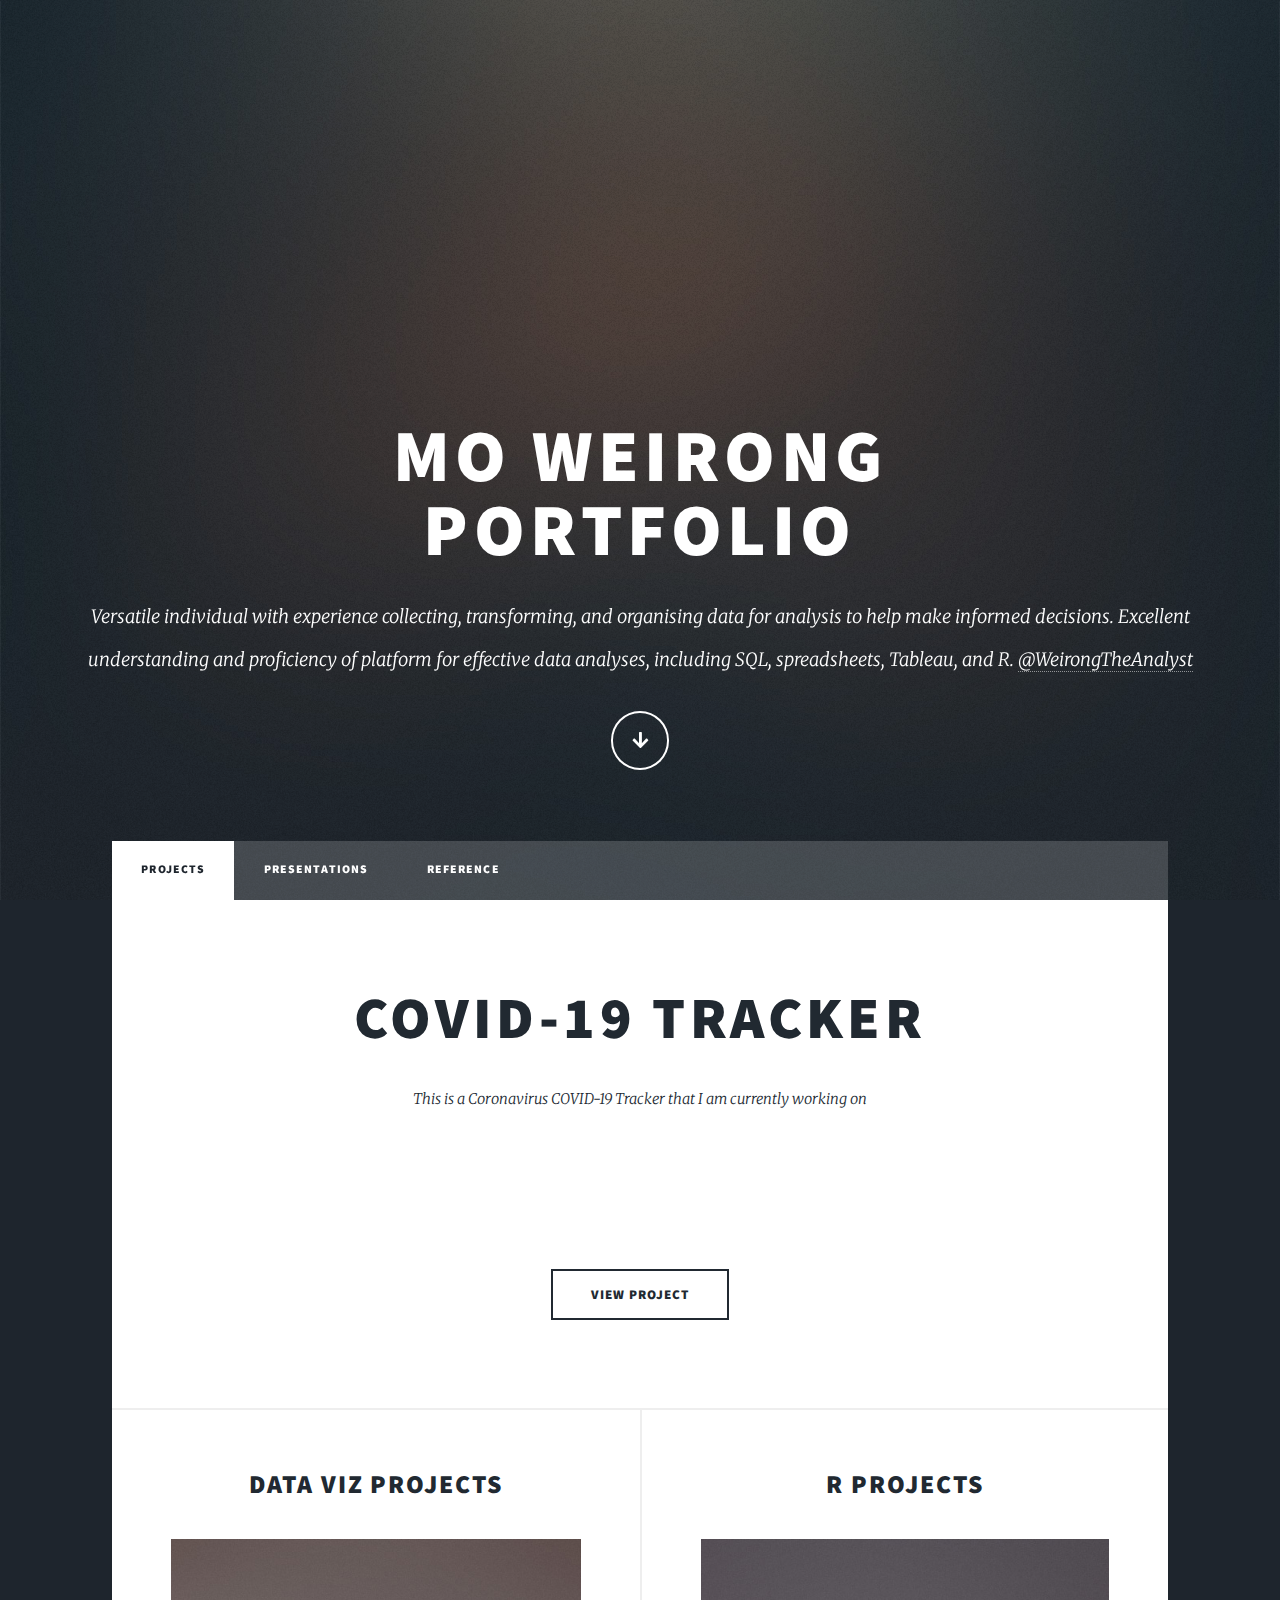
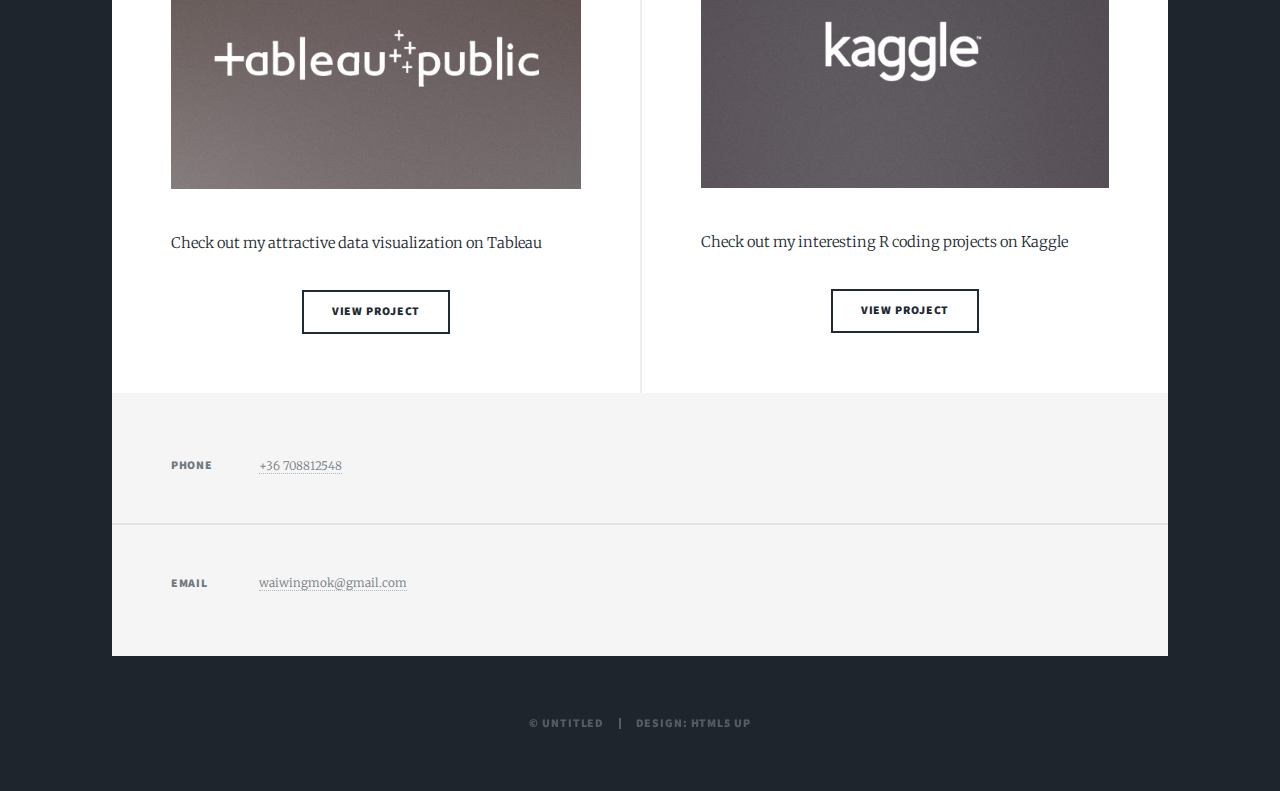
==== commit 8e16b656: "Update index.html" ====
--- a/index.html
+++ b/index.html
@@ -32,21 +32,17 @@
 
 				<!-- Header -->
 					<header id="header">
-						<a href="index.html" class="logo">ABOUT</a>
+						<a href="index.html" class="logo">MORE</a>
 					</header>
 
 				<!-- Nav -->
 					<nav id="nav">
 						<ul class="links">
-							<li class="active"><a href="index.html">Projects</a></li>
-							<li><a href="generic.html">Generic Page</a></li>
-							<li><a href="elements.html">Elements Reference</a></li>
+							<li class="active"><a href="index.html">PROJECTS</a></li>
+							<li><a href="generic.html">PRESENTATIONS</a></li>
+							<li><a href="elements.html">Reference</a></li>
 						</ul>
-						<ul class="icons">
-							<li><a href="#" class="icon brands fa-twitter"><span class="label">Twitter</span></a></li>
-							<li><a href="#" class="icon brands fa-facebook-f"><span class="label">Facebook</span></a></li>
-							<li><a href="#" class="icon brands fa-instagram"><span class="label">Instagram</span></a></li>
-							<li><a href="#" class="icon brands fa-github"><span class="label">GitHub</span></a></li>
+					
 						</ul>
 					</nav>
 
@@ -56,16 +52,13 @@
 						<!-- Featured Post -->
 							<article class="post featured">
 								<header class="major">
-									<span class="date">January 22, 2022</span>
-									<h2><a href="#">case study<br />
-									headline</a></h2>
-									<p>this is a case study description<br />
-									one of my best case study<br />
-									completed by 2022 January</p>
+									<h2><a href="https://public.tableau.com/views/CoronavirusCOVID-19Tracker_16432280544550/Map?:language=en-GB&:display_count=n&:origin=viz_share_link">COVID-19 Tracker<br />
+									</a></h2>
+									<p>This is a Coronavirus COVID-19 Tracker that I am currently working on<br /><br /></p>
 								</header>
-								<a href="#" class="image main"><img src="images/pic01.jpg" alt="" /></a>
+								<a href="https://public.tableau.com/views/CoronavirusCOVID-19Tracker_16432280544550/Map?:language=en-GB&:display_count=n&:origin=viz_share_link" class="image main"><img src="images/COVID-19.png" alt="" /></a>
 								<ul class="actions special">
-									<li><a href="#" class="button large">view project</a></li>
+									<li><a href="https://public.tableau.com/views/CoronavirusCOVID-19Tracker_16432280544550/Map?:language=en-GB&:display_count=n&:origin=viz_share_link" class="button large">view project</a></li>
 								</ul>
 							</article>
 
@@ -73,76 +66,29 @@
 							<section class="posts">
 								<article>
 									<header>
-										<span class="date">February 2022</span>
-										<h2><a href="https://public.tableau.com/app/profile/weirongtheanalyst">Tableau Projects<br />
+										
+										<h2><a href="https://public.tableau.com/app/profile/weirongtheanalyst">Data Viz Projects<br />
 										</a></h2>
 									</header>
 									<a href="https://public.tableau.com/app/profile/weirongtheanalyst" class="image fit"><img src="images/pic03_1.jpg" alt="" /></a>
-									<p>Check out all my Tableau projects and attractive data viz</p>
+									<p>Check out my attractive data visualization on Tableau</p>
 									<ul class="actions special">
 										<li><a href="https://public.tableau.com/app/profile/weirongtheanalyst" class="button">view project</a></li>
 									</ul>
 								</article>
 								<article>
 									<header>
-										<span class="date">March 2022</span>
+
 										<h2><a href="https://www.kaggle.com/waiwing">R projects<br />
 										</a></h2>
 									</header>
 									<a href="https://www.kaggle.com/waiwing" class="image fit"><img src="images/pic04_1.jpg" alt="" /></a>
-									<p>Check out all my R projects on Kaggle</p>
+									<p>Check out my interesting R coding projects on Kaggle</p>
 									<ul class="actions special">
 										<li><a href="https://www.kaggle.com/waiwing" class="button">view project</a></li>
 									</ul>
 								</article>
-								<article>
-									<header>
-										<span class="date">April 18, 2017</span>
-										<h2><a href="#">Ante mattis<br />
-										interdum dolor</a></h2>
-									</header>
-									<a href="#" class="image fit"><img src="images/pic04.jpg" alt="" /></a>
-									<p>Donec eget ex magna. Interdum et malesuada fames ac ante ipsum primis in faucibus. Pellentesque venenatis dolor imperdiet dolor mattis sagittis magna etiam.</p>
-									<ul class="actions special">
-										<li><a href="#" class="button">view project</a></li>
-									</ul>
-								</article>
-								<article>
-									<header>
-										<span class="date">April 14, 2017</span>
-										<h2><a href="#">Tempus sed<br />
-										nulla imperdiet</a></h2>
-									</header>
-									<a href="#" class="image fit"><img src="images/pic05.jpg" alt="" /></a>
-									<p>Donec eget ex magna. Interdum et malesuada fames ac ante ipsum primis in faucibus. Pellentesque venenatis dolor imperdiet dolor mattis sagittis magna etiam.</p>
-									<ul class="actions special">
-										<li><a href="#" class="button">view project</a></li>
-									</ul>
-								</article>
-								<article>
-									<header>
-										<span class="date">April 11, 2017</span>
-										<h2><a href="#">Odio magna<br />
-										sed consectetur</a></h2>
-									</header>
-									<a href="#" class="image fit"><img src="images/pic06.jpg" alt="" /></a>
-									<p>Donec eget ex magna. Interdum et malesuada fames ac ante ipsum primis in faucibus. Pellentesque venenatis dolor imperdiet dolor mattis sagittis magna etiam.</p>
-									<ul class="actions special">
-										<li><a href="#" class="button">view project</a></li>
-									</ul>
-								</article>
-								<article>
-									<header>
-										<span class="date">April 7, 2017</span>
-										<h2><a href="#">Augue lorem<br />
-										primis vestibulum</a></h2>
-									</header>
-									<a href="#" class="image fit"><img src="images/pic07.jpg" alt="" /></a>
-									<p>Donec eget ex magna. Interdum et malesuada fames ac ante ipsum primis in faucibus. Pellentesque venenatis dolor imperdiet dolor mattis sagittis magna etiam.</p>
-									<ul class="actions special">
-										<li><a href="#" class="button">view project</a></li>
-									</ul>
-								</article>
+								
 							</section>
 
 
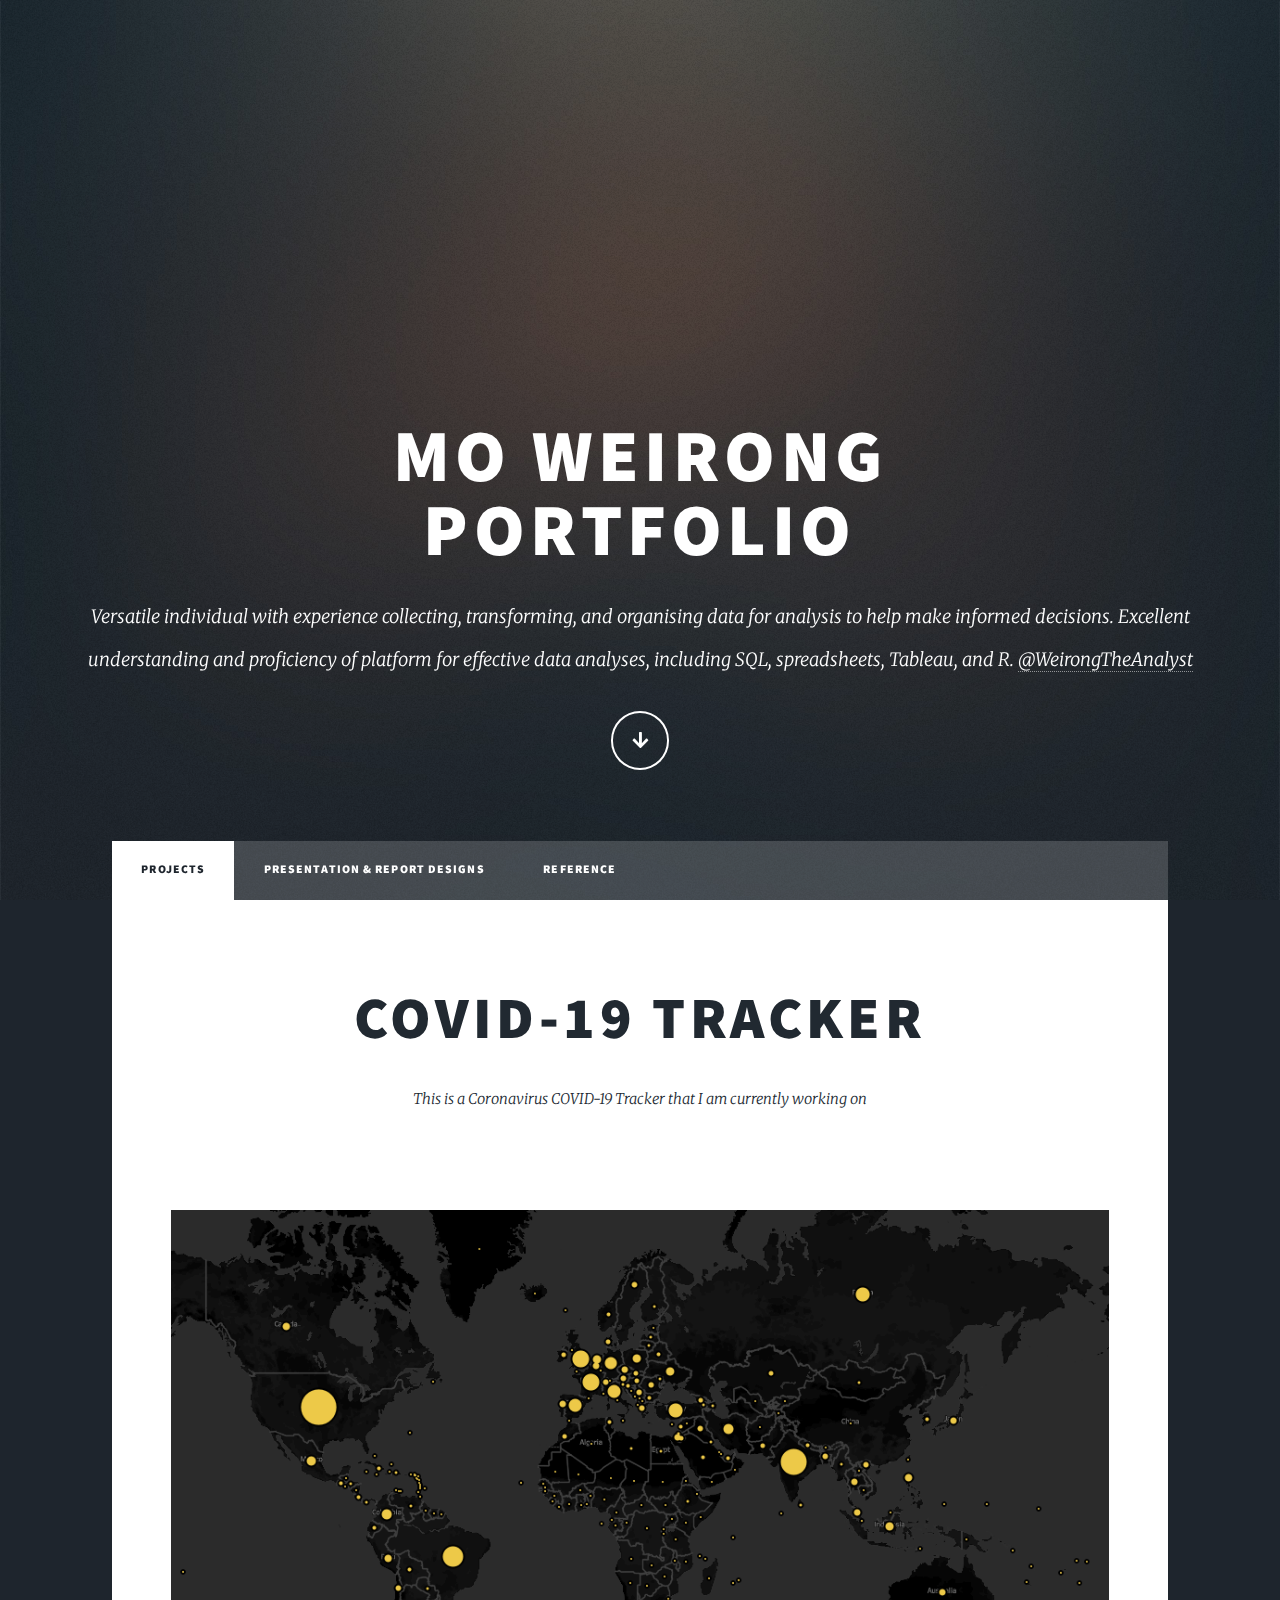
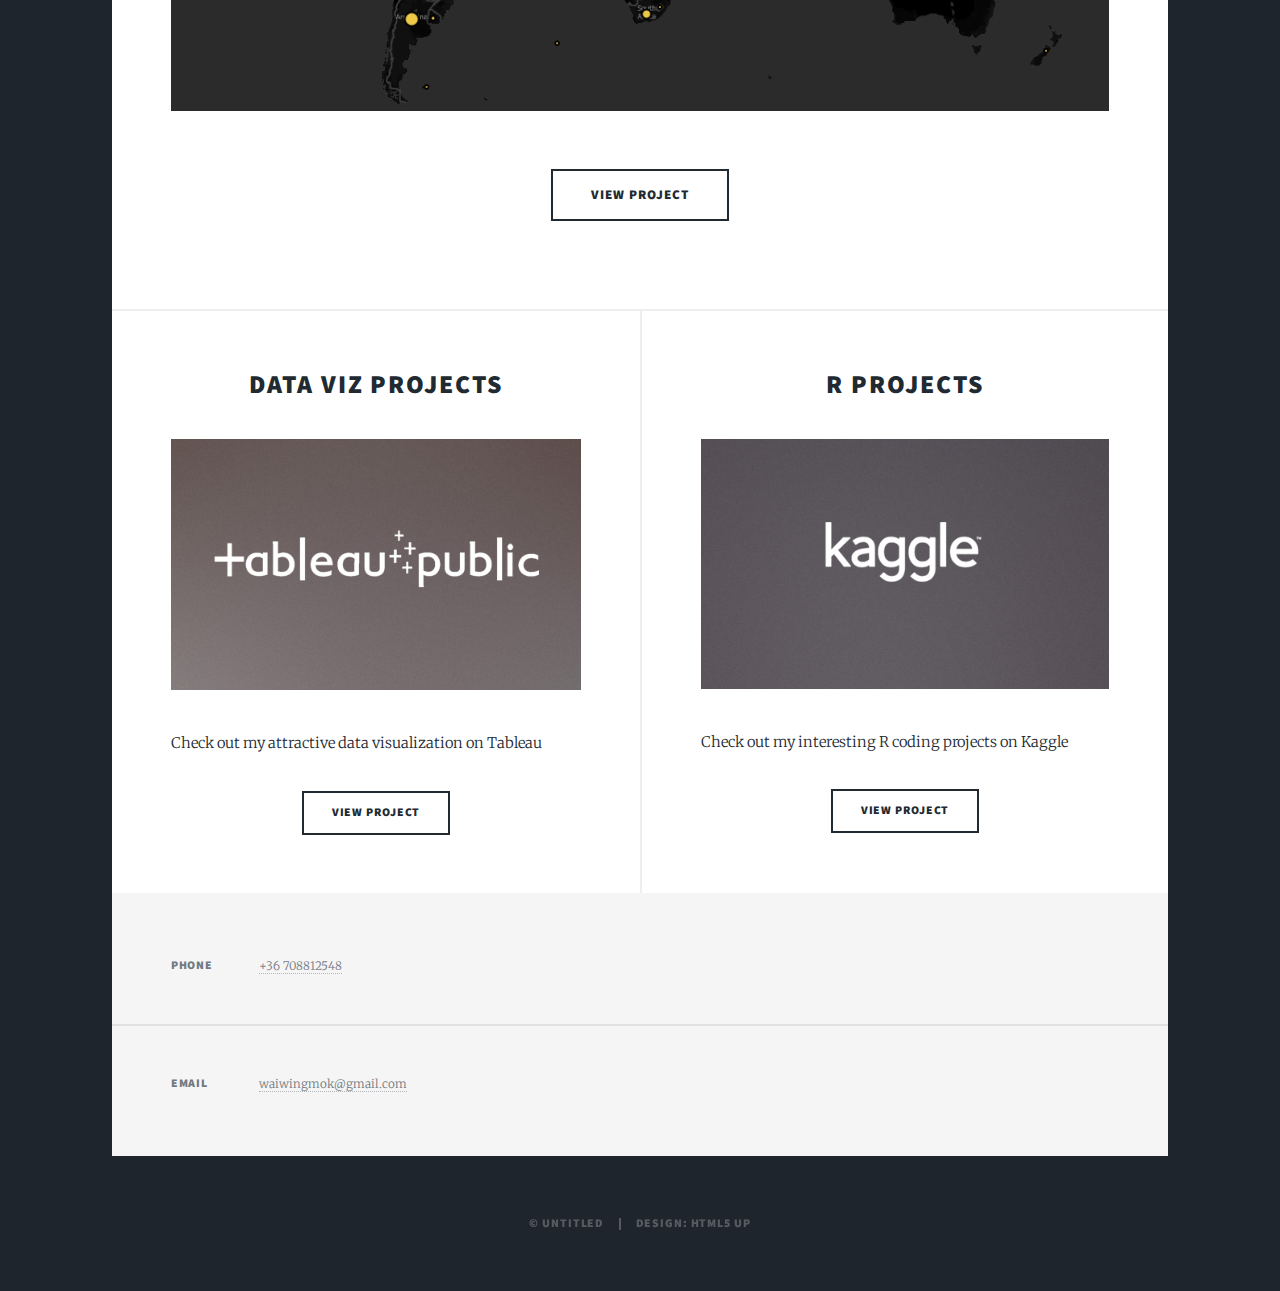
==== commit 183b64da: "Update index.html" ====
--- a/index.html
+++ b/index.html
@@ -39,7 +39,7 @@
 					<nav id="nav">
 						<ul class="links">
 							<li class="active"><a href="index.html">PROJECTS</a></li>
-							<li><a href="generic.html">PRESENTATIONS</a></li>
+							<li><a href="generic.html">PRESENTATION & REPORT DESIGNS</a></li>
 							<li><a href="elements.html">Reference</a></li>
 						</ul>
 					
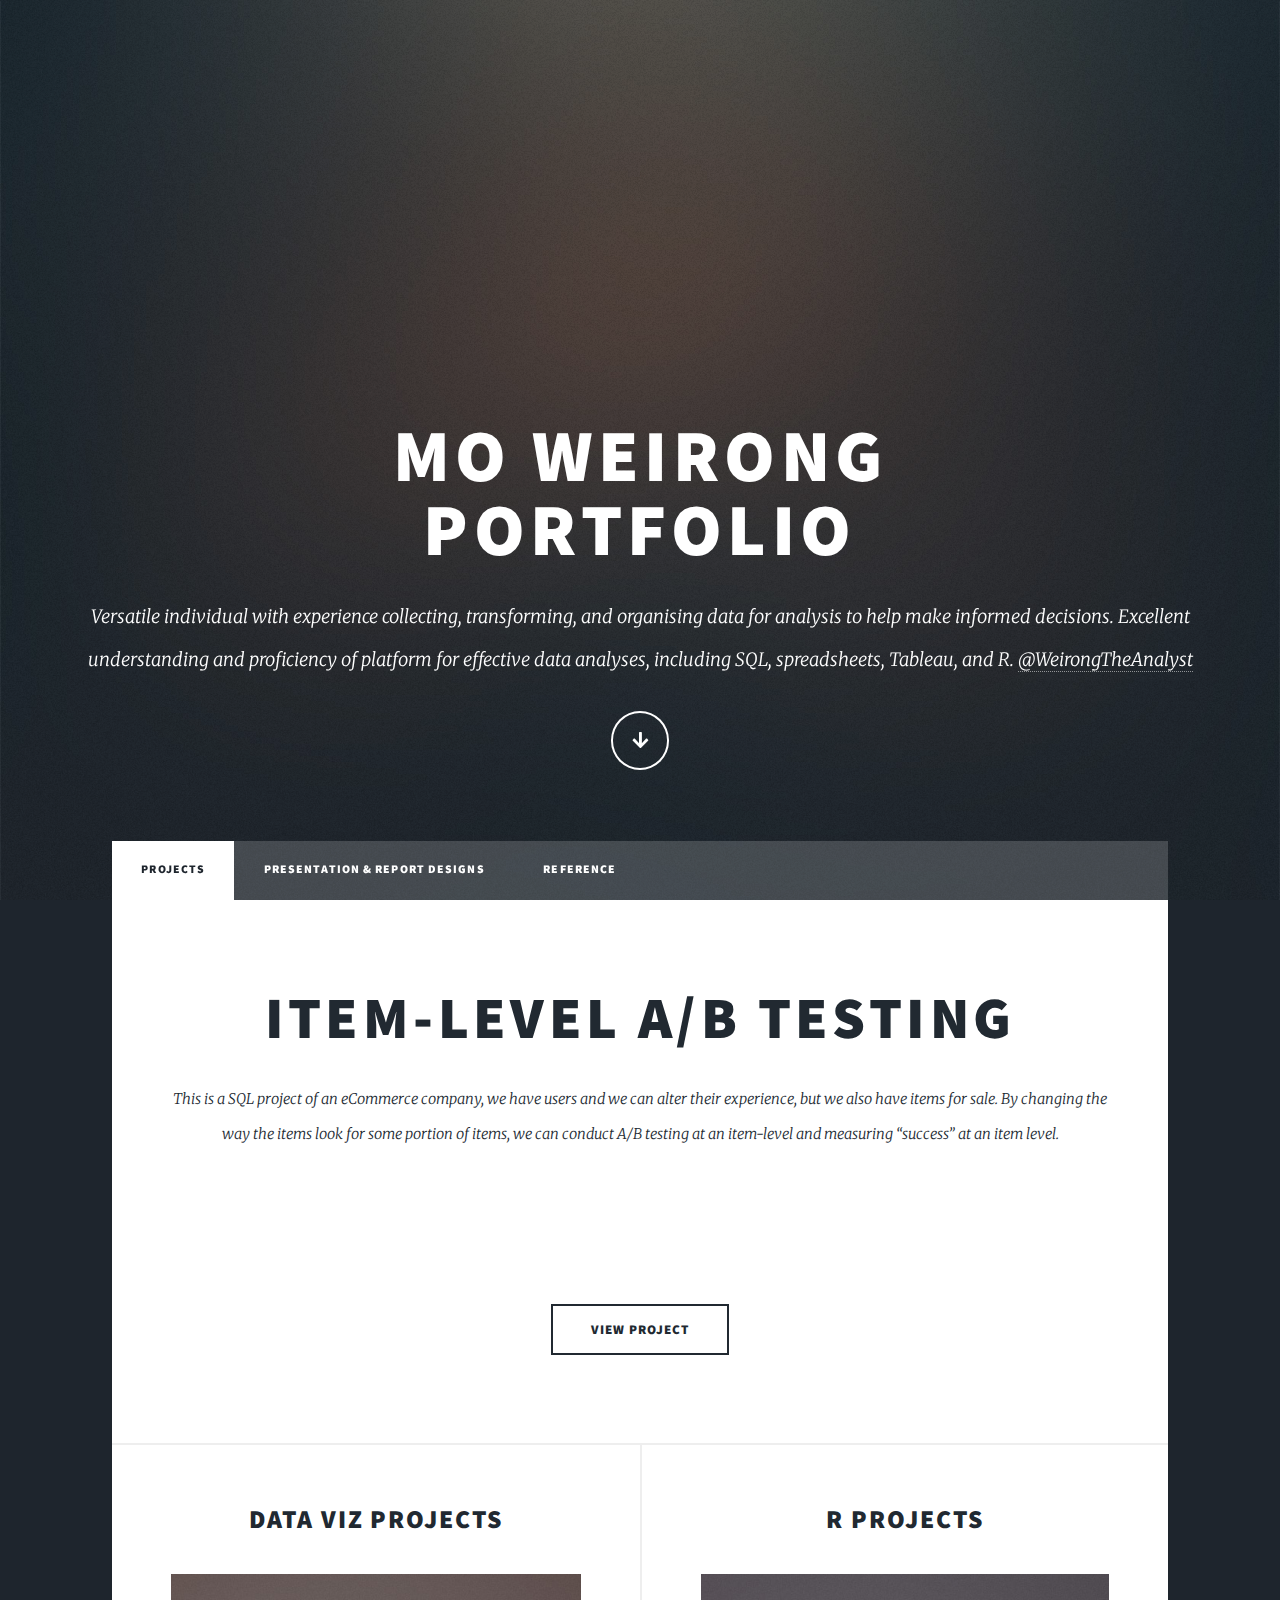
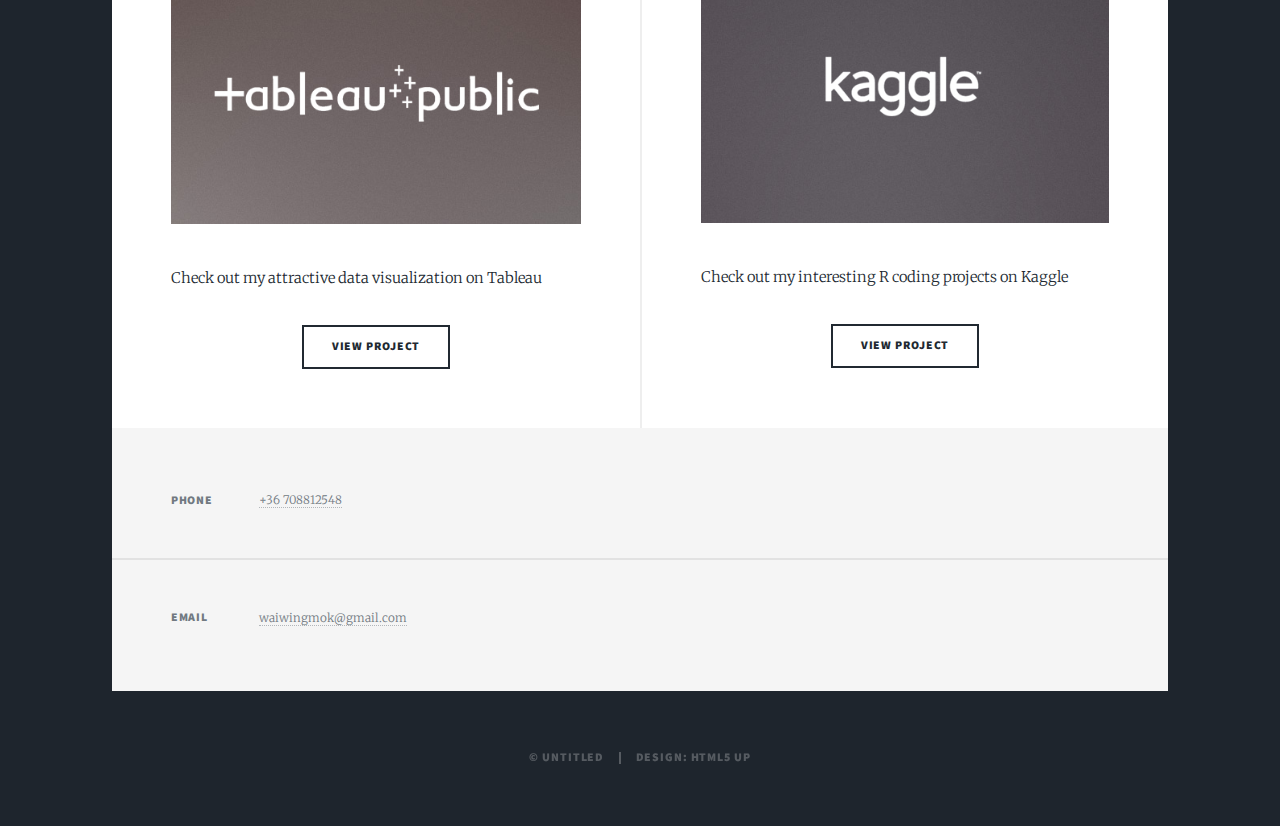
==== commit f7734084: "Update index.html" ====
--- a/index.html
+++ b/index.html
@@ -40,7 +40,7 @@
 						<ul class="links">
 							<li class="active"><a href="index.html">PROJECTS</a></li>
 							<li><a href="generic.html">PRESENTATION & REPORT DESIGNS</a></li>
-							<li><a href="elements.html">Reference</a></li>
+							<li><a href="">Reference</a></li>
 						</ul>
 					
 						</ul>
@@ -52,13 +52,13 @@
 						<!-- Featured Post -->
 							<article class="post featured">
 								<header class="major">
-									<h2><a href="https://public.tableau.com/views/CoronavirusCOVID-19Tracker_16432280544550/Map?:language=en-GB&:display_count=n&:origin=viz_share_link">COVID-19 Tracker<br />
+									<h2><a href="SQLproject.html">Item-level A/B testing<br />
 									</a></h2>
-									<p>This is a Coronavirus COVID-19 Tracker that I am currently working on<br /><br /></p>
+									<p>This is a SQL project of an eCommerce company, we have users and we can alter their experience, but we also have items for sale. By changing the way the items look for some portion of items, we can conduct A/B testing at an item-level and measuring “success” at an item level.  <br /><br /></p>
 								</header>
-								<a href="https://public.tableau.com/views/CoronavirusCOVID-19Tracker_16432280544550/Map?:language=en-GB&:display_count=n&:origin=viz_share_link" class="image main"><img src="images/COVID-19.png" alt="" /></a>
+								<a href="SQLproject.html" class="image main"><img src="images/ABtesting.jpg" alt="" /></a>
 								<ul class="actions special">
-									<li><a href="https://public.tableau.com/views/CoronavirusCOVID-19Tracker_16432280544550/Map?:language=en-GB&:display_count=n&:origin=viz_share_link" class="button large">view project</a></li>
+									<li><a href="SQLproject.html" class="button large">view project</a></li>
 								</ul>
 							</article>
 
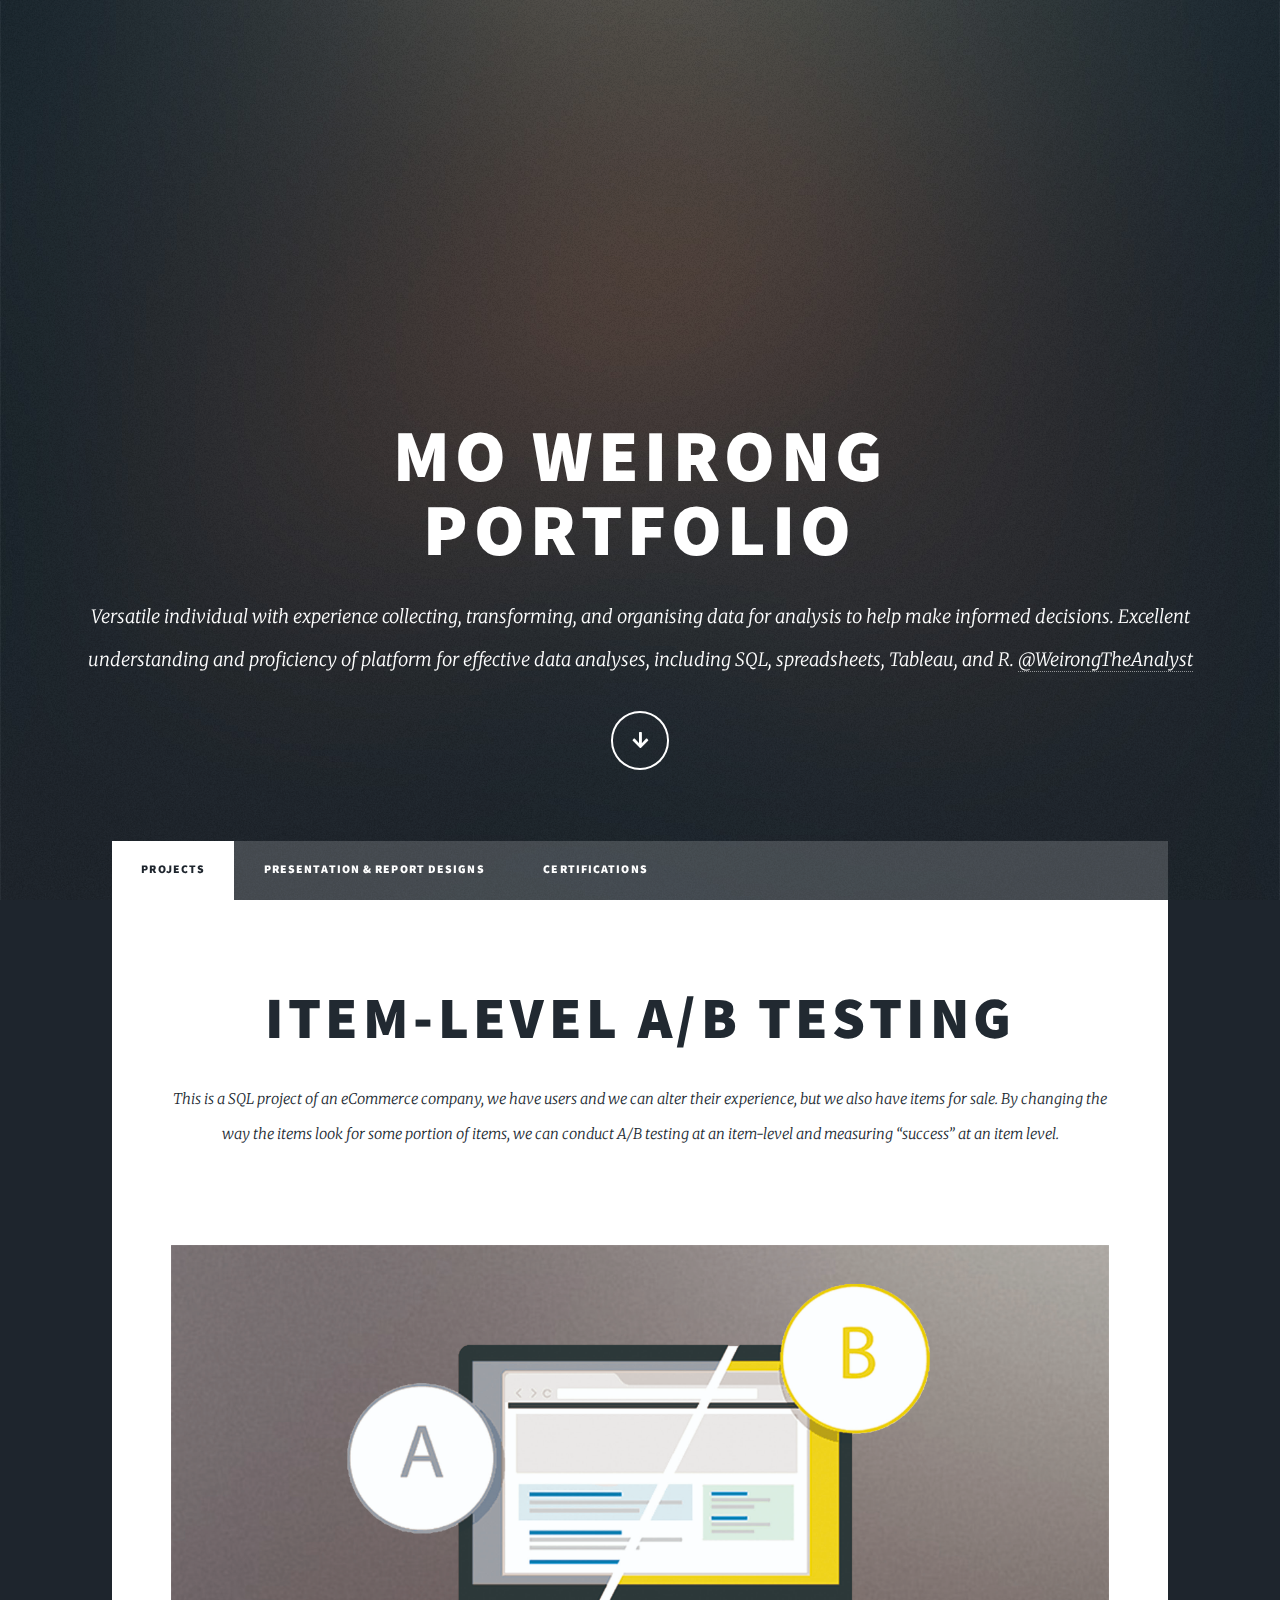
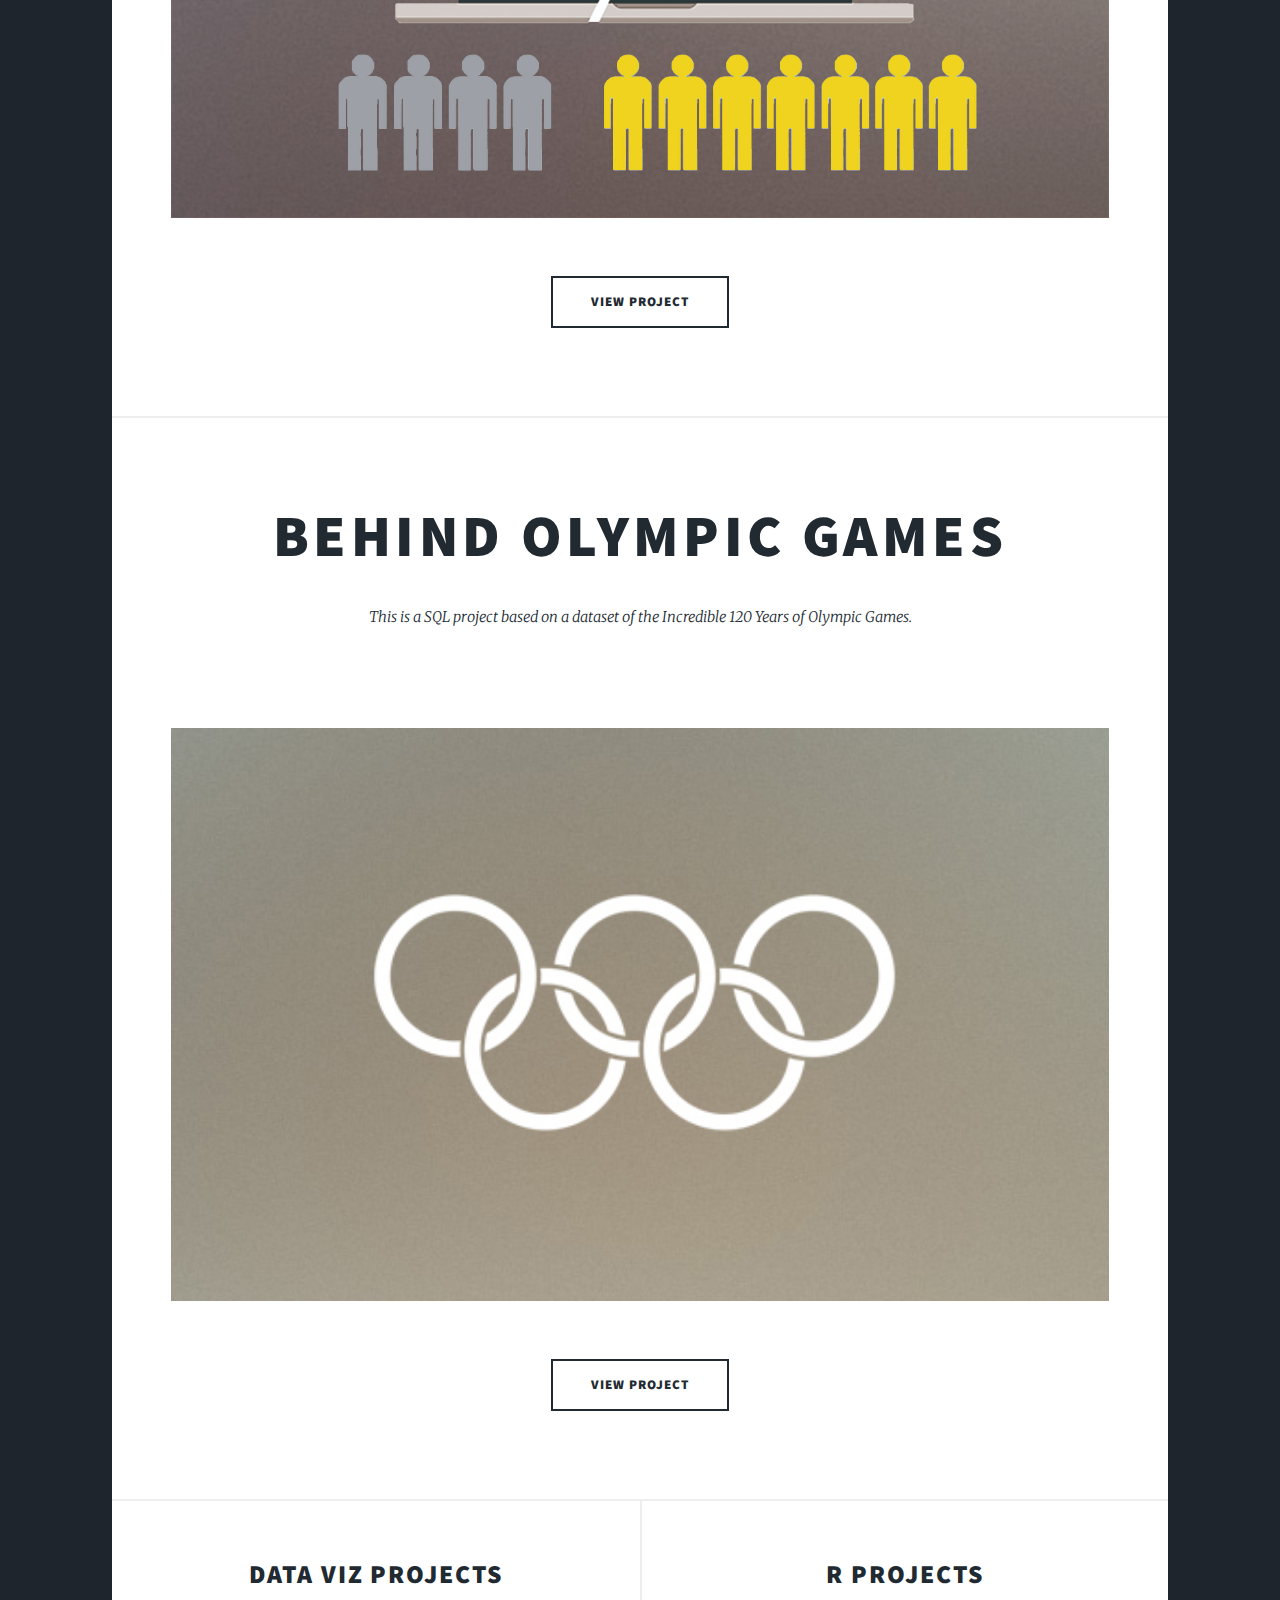
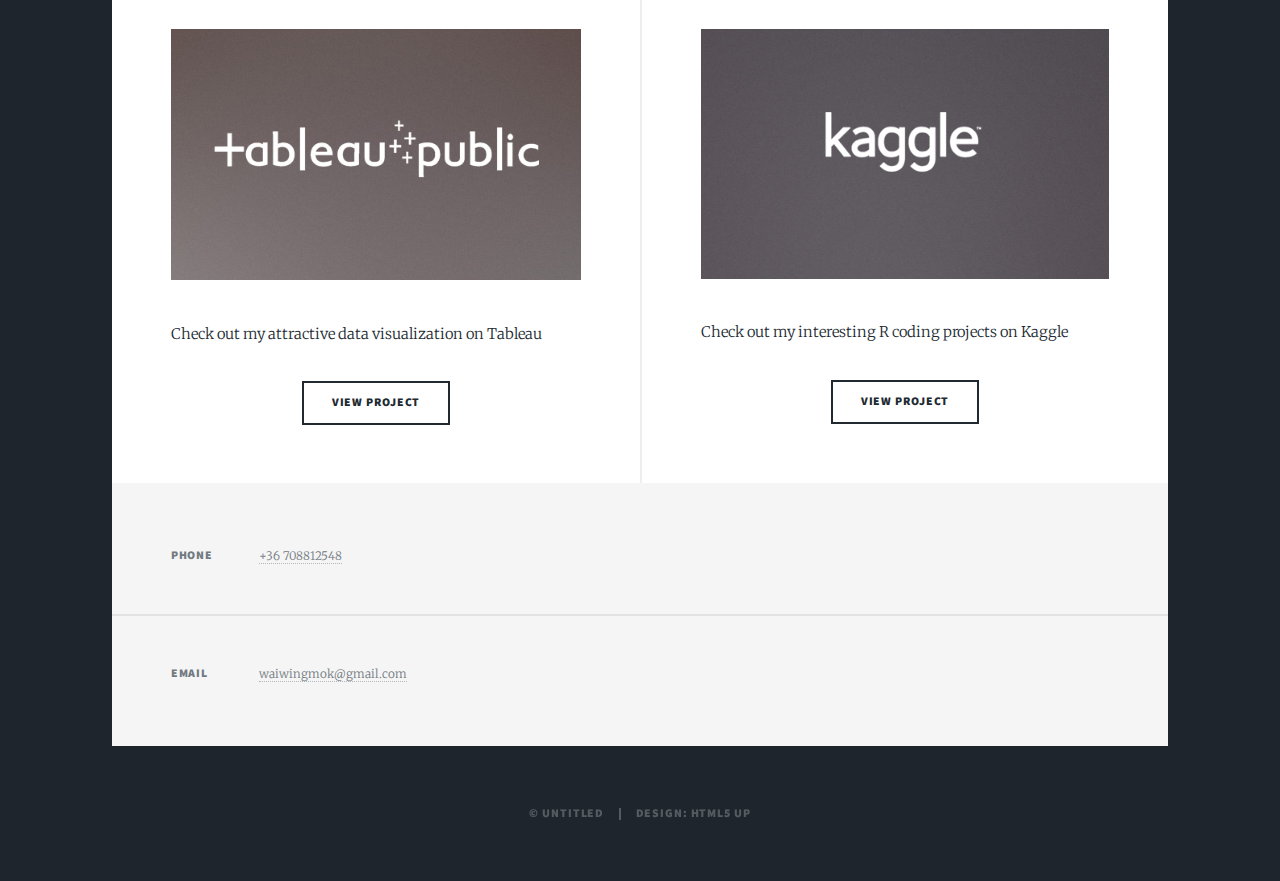
==== commit e1358d09: "Add files via upload" ====
--- a/index.html
+++ b/index.html
@@ -6,7 +6,7 @@
 -->
 <html>
 	<head>
-		<title>Weirong The Analyst Portfolio</title>
+		<title>Weirong The Analyst Portfolio - MAIN</title>
 		<meta charset="utf-8" />
 		<meta name="viewport" content="width=device-width, initial-scale=1, user-scalable=no" />
 		<link rel="stylesheet" href="assets/css/main.css" />
@@ -39,8 +39,8 @@
 					<nav id="nav">
 						<ul class="links">
 							<li class="active"><a href="index.html">PROJECTS</a></li>
-							<li><a href="generic.html">PRESENTATION & REPORT DESIGNS</a></li>
-							<li><a href="">Reference</a></li>
+							<li><a href="reportdesign.html">PRESENTATION & REPORT DESIGNS</a></li>
+							<li><a href="">certifications</a></li>
 						</ul>
 					
 						</ul>
@@ -61,6 +61,19 @@
 									<li><a href="SQLproject.html" class="button large">view project</a></li>
 								</ul>
 							</article>
+
+						<!-- Featured Post -->
+						<article class="post featured">
+							<header class="major">
+								<h2><a href="olympics.html">Behind Olympic Games<br />
+								</a></h2>
+								<p>This is a SQL project based on a dataset of the Incredible 120 Years of Olympic Games.<br /><br /></p>
+							</header>
+							<a href="olympics.html" class="image main"><img src="images/olympics.jpg" alt="" /></a>
+							<ul class="actions special">
+								<li><a href="olympics.html" class="button large">view project</a></li>
+							</ul>
+						</article>
 
 						<!-- Posts -->
 							<section class="posts">
